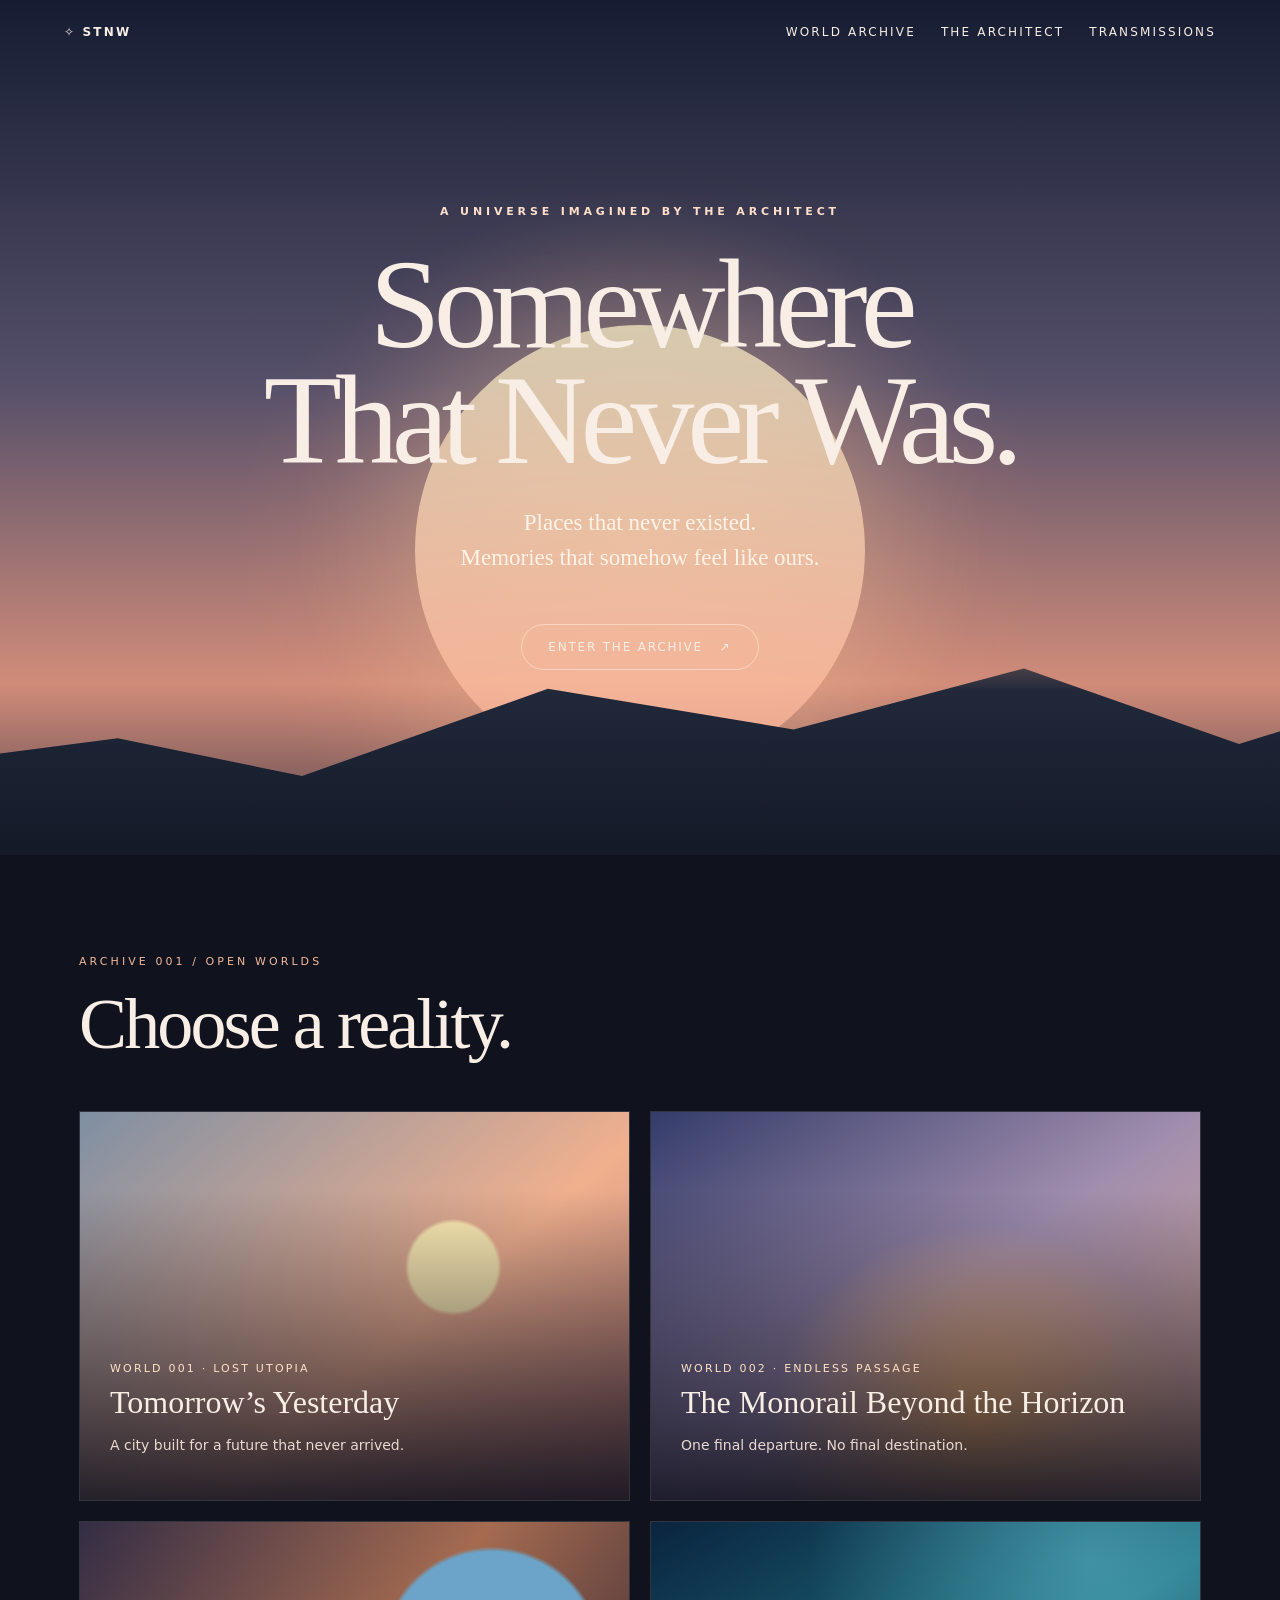
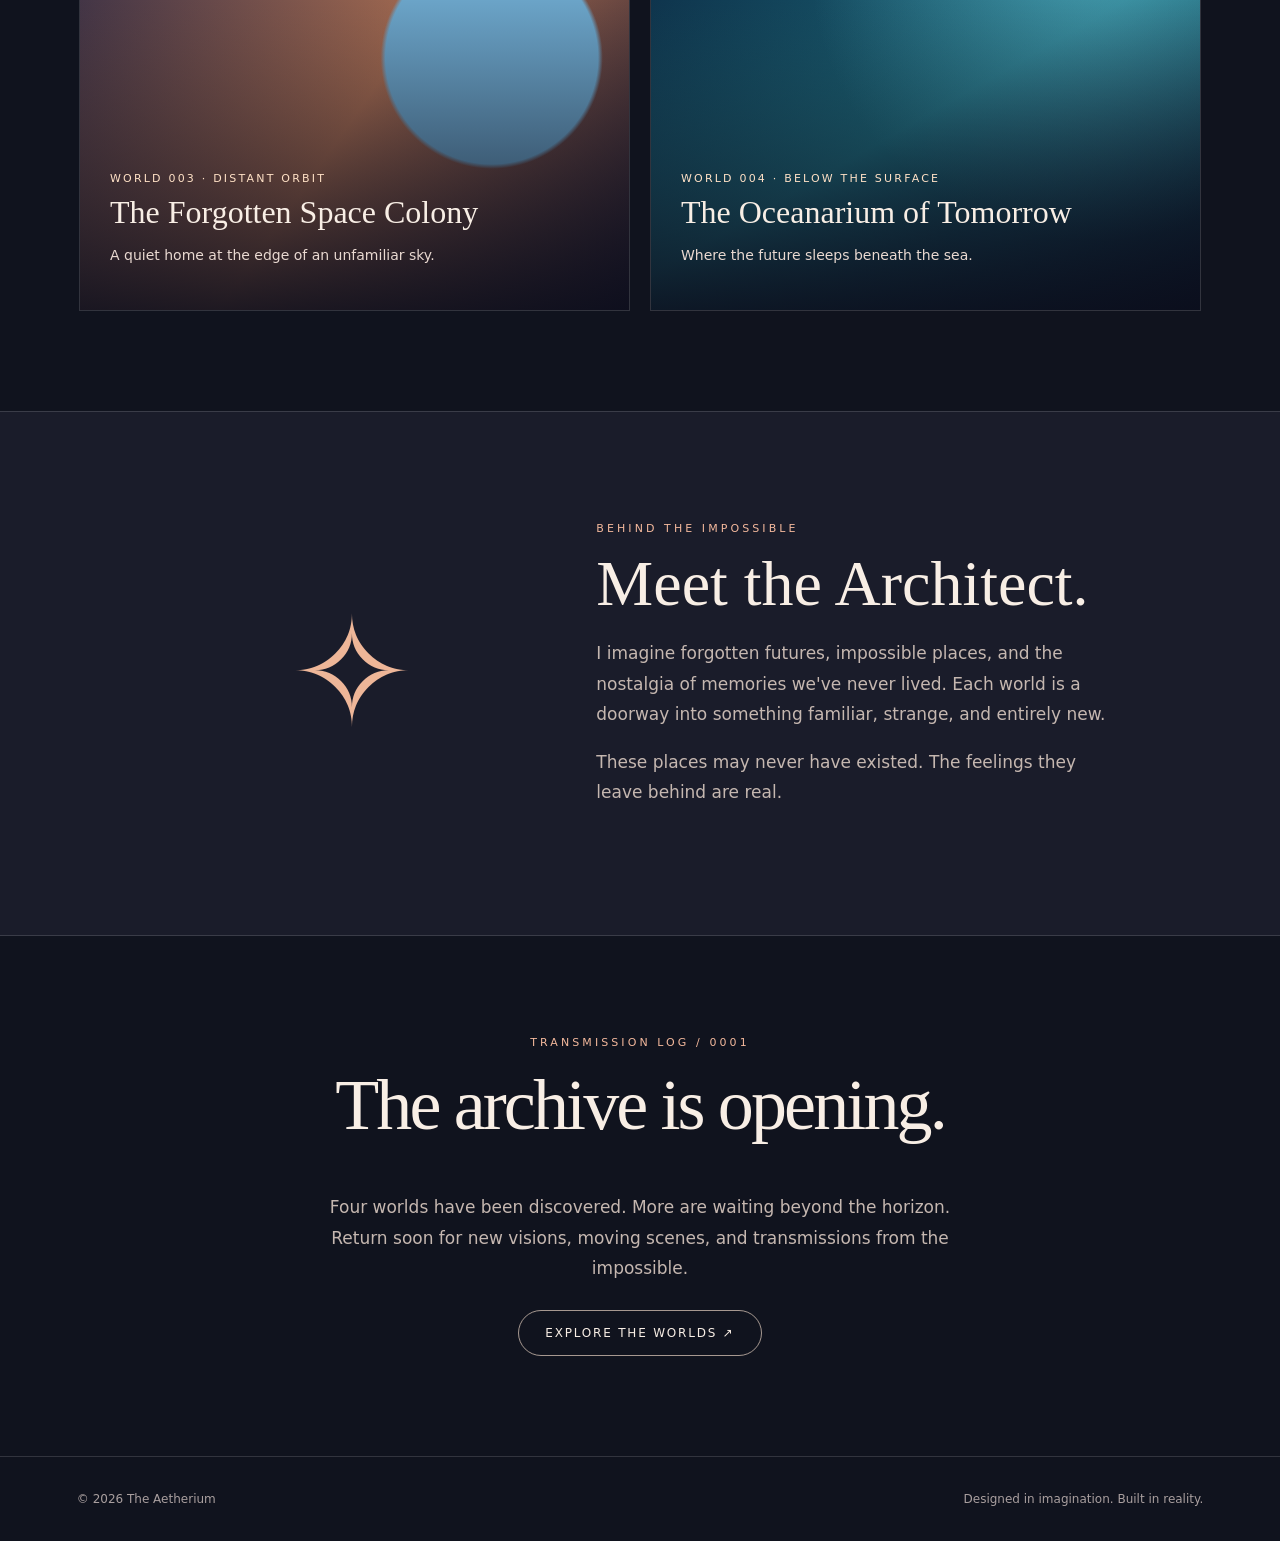
==== index.html @ 9ff154f3 "Add files via upload" ====
<!doctype html><html lang="en"><head><meta charset="utf-8"><meta name="viewport" content="width=device-width,initial-scale=1"><meta name="theme-color" content="#10131e"><title>The Aetherium — An Archive of Impossible Realities</title><style>
:root{color-scheme:dark;--ink:#f8eee5;--muted:#c5b7b0;--line:#ffffff24}*{box-sizing:border-box}html{scroll-behavior:smooth}body{margin:0;background:#10131e;color:var(--ink);font-family:Georgia,'Times New Roman',serif}a{color:inherit;text-decoration:none}button{font:inherit}header{position:absolute;top:0;left:0;right:0;z-index:5;display:flex;justify-content:space-between;align-items:center;padding:25px clamp(20px,5vw,80px);font-family:system-ui,sans-serif;font-size:12px;letter-spacing:.18em;text-transform:uppercase}.brand{font-weight:700}nav{display:flex;gap:25px}nav a:hover{color:#ffcaa5}.hero{min-height:95svh;display:grid;place-items:center;text-align:center;position:relative;overflow:hidden;padding:120px 20px 100px;background:radial-gradient(ellipse at 50% 65%,#ec9c7b50,transparent 45%),linear-gradient(180deg,#151c31 0%,#56506a 45%,#d18c79 80%,#4d3f4b 100%)}.sun{position:absolute;left:50%;top:38%;transform:translateX(-50%);width:min(54vw,450px);aspect-ratio:1;border-radius:50%;background:linear-gradient(#fff2c7,#ffb59a);box-shadow:0 0 120px 35px #ffd4a650;opacity:.75}.horizon{position:absolute;bottom:-3%;left:-10%;width:120%;height:34%;background:linear-gradient(0deg,#111724,#20283a 65%,transparent);clip-path:polygon(0 62%,16% 51%,28% 64%,44% 34%,60% 48%,75% 27%,89% 53%,100% 35%,100% 100%,0 100%)}.hero-content{position:relative;z-index:2;max-width:850px}.eyebrow{font:600 11px system-ui,sans-serif;letter-spacing:.35em;text-transform:uppercase;color:#ffdfc9}.hero h1{font-size:clamp(58px,10vw,132px);font-weight:400;line-height:.91;letter-spacing:-.055em;margin:28px 0}.hero p{font-size:clamp(17px,2vw,23px);line-height:1.5;color:#fff3e8}.cta{display:inline-block;margin-top:26px;padding:15px 26px;border:1px solid #ffe7d4a0;border-radius:99px;font:12px system-ui,sans-serif;letter-spacing:.15em;text-transform:uppercase;transition:.2s}.cta:hover{background:#fff1e5;color:#171827}.section{max-width:1250px;margin:auto;padding:100px clamp(22px,5vw,70px)}.section-label{font:11px system-ui,sans-serif;letter-spacing:.28em;text-transform:uppercase;color:#f3b89c}.section h2{font-size:clamp(42px,6vw,72px);font-weight:400;letter-spacing:-.04em;margin:15px 0 45px}.worlds{display:grid;grid-template-columns:repeat(2,1fr);gap:20px}.world{position:relative;min-height:390px;border:1px solid var(--line);overflow:hidden;display:flex;align-items:flex-end;padding:30px;isolation:isolate;transition:transform .25s}.world:hover{transform:translateY(-5px)}.world:before{content:'';position:absolute;inset:0;z-index:-2;background:var(--bg)}.world:after{content:'';position:absolute;inset:0;z-index:-1;background:linear-gradient(transparent 20%,#0b0d1bdf)}.world h3{font-weight:400;font-size:32px;margin:8px 0}.world small{font:11px system-ui,sans-serif;letter-spacing:.2em;text-transform:uppercase;color:#ffe1c6}.world p{font:14px/1.5 system-ui,sans-serif;color:#e9d9d1}.world:nth-child(1){--bg:radial-gradient(circle at 68% 40%,#ffedb4 0 10%,transparent 11%),linear-gradient(140deg,#7e8fa3,#f0b08e 58%,#b9796f)}.world:nth-child(2){--bg:radial-gradient(ellipse at 60% 80%,#ffb96f,transparent 45%),linear-gradient(145deg,#343c6a,#a18eae,#e8ae91)}.world:nth-child(3){--bg:radial-gradient(circle at 75% 35%,#6ba4c8 0 22%,transparent 23%),linear-gradient(125deg,#342d45,#a56b50,#251e30)}.world:nth-child(4){--bg:radial-gradient(circle at 80% 10%,#61bbce88,transparent 50%),linear-gradient(150deg,#0a243f,#1e6e7e,#0b182b)}.about{background:#1a1c2a;border-top:1px solid var(--line);border-bottom:1px solid var(--line)}.about-inner{max-width:1000px;margin:auto;padding:110px 28px;display:grid;grid-template-columns:1fr 1.4fr;gap:60px;align-items:center}.about .symbol{font-size:150px;text-align:center;color:#eeb698}.about h2{font-size:clamp(38px,5vw,64px);font-weight:400;margin:12px 0}.about p,.log p{font:17px/1.8 system-ui,sans-serif;color:var(--muted)}.log{text-align:center}.log p{max-width:650px;margin:0 auto}footer{border-top:1px solid var(--line);padding:35px 6%;display:flex;justify-content:space-between;gap:20px;font:12px system-ui,sans-serif;color:#a99f9f}.modal{position:fixed;inset:0;z-index:10;background:#080b15ed;display:none;align-items:center;justify-content:center;padding:25px}.modal.open{display:flex}.modal-panel{max-width:700px;width:100%;border:1px solid #ffffff40;background:#202438;padding:clamp(25px,6vw,60px);position:relative}.modal-panel h2{font-size:clamp(36px,6vw,60px);font-weight:400}.modal-panel p{font:17px/1.7 system-ui,sans-serif;color:#d6c6c0}.close{position:absolute;right:18px;top:14px;border:0;background:transparent;color:white;font-size:28px;cursor:pointer}@media(max-width:700px){header{padding:22px}nav{gap:12px;font-size:10px}.hero h1{font-size:clamp(55px,14vw,90px)}.worlds{grid-template-columns:1fr}.world{min-height:330px}.about-inner{grid-template-columns:1fr;gap:0}.about .symbol{font-size:100px}footer{flex-direction:column}}
</style></head><body><header><a class="brand" href="#top">✧ STNW</a><nav><a href="#archive">World Archive</a><a href="#architect">The Architect</a><a href="#transmissions">Transmissions</a></nav></header><main><section class="hero" id="top"><div class="sun"></div><div class="horizon"></div><div class="hero-content"><div class="eyebrow">A universe imagined by The Architect</div><h1>Somewhere<br>That Never Was.</h1><p>Places that never existed.<br>Memories that somehow feel like ours.</p><a class="cta" href="#archive">Enter the Archive &nbsp; ↗</a></div></section><section class="section" id="archive"><div class="section-label">Archive 001 / Open worlds</div><h2>Choose a reality.</h2><div class="worlds"><a href="#" class="world" data-world="0"><div><small>World 001 · Lost Utopia</small><h3>Tomorrow’s Yesterday</h3><p>A city built for a future that never arrived.</p></div></a><a href="#" class="world" data-world="1"><div><small>World 002 · Endless Passage</small><h3>The Monorail Beyond the Horizon</h3><p>One final departure. No final destination.</p></div></a><a href="#" class="world" data-world="2"><div><small>World 003 · Distant Orbit</small><h3>The Forgotten Space Colony</h3><p>A quiet home at the edge of an unfamiliar sky.</p></div></a><a href="#" class="world" data-world="3"><div><small>World 004 · Below the Surface</small><h3>The Oceanarium of Tomorrow</h3><p>Where the future sleeps beneath the sea.</p></div></a></div></section><section class="about" id="architect"><div class="about-inner"><div class="symbol">✧</div><div><div class="section-label">Behind the impossible</div><h2>Meet the Architect.</h2><p>I imagine forgotten futures, impossible places, and the nostalgia of memories we've never lived. Each world is a doorway into something familiar, strange, and entirely new.</p><p>These places may never have existed. The feelings they leave behind are real.</p></div></div></section><section class="section log" id="transmissions"><div class="section-label">Transmission log / 0001</div><h2>The archive is opening.</h2><p>Four worlds have been discovered. More are waiting beyond the horizon. Return soon for new visions, moving scenes, and transmissions from the impossible.</p><a class="cta" href="#archive">Explore the worlds ↗</a></section></main><footer><span>© <span id="year"></span> The Aetherium</span><span>Designed in imagination. Built in reality.</span></footer><div class="modal" id="modal" role="dialog" aria-modal="true" aria-labelledby="modalTitle"><div class="modal-panel"><button class="close" id="close" aria-label="Close">×</button><div class="section-label" id="modalTag"></div><h2 id="modalTitle"></h2><p id="modalDesc"></p><p style="font-size:13px;opacity:.7">Visual galleries and short films will be added as the archive grows.</p></div></div><script>const worlds=[['WORLD 001 / LOST UTOPIA','Tomorrow’s Yesterday','An abandoned vision of tomorrow: sculptural white towers, sunlit plazas, silent fountains, and a monorail that still traces the skyline.'],['WORLD 002 / ENDLESS PASSAGE','The Monorail Beyond the Horizon','A silver train glides above a sea of golden clouds. Its destination is unknown, but the journey feels like coming home.'],['WORLD 003 / DISTANT ORBIT','The Forgotten Space Colony','Beyond the windows, a blue planet turns in silence. Inside, warm lights and forgotten gardens wait for travelers who may never return.'],['WORLD 004 / BELOW THE SURFACE','The Oceanarium of Tomorrow','Beneath a luminous ocean, a quiet observatory watches the passing rays, drifting jellyfish, and distant lights of an underwater city.']];document.querySelectorAll('[data-world]').forEach(el=>el.addEventListener('click',e=>{e.preventDefault();let w=worlds[+el.dataset.world];document.getElementById('modalTag').textContent=w[0];document.getElementById('modalTitle').textContent=w[1];document.getElementById('modalDesc').textContent=w[2];document.getElementById('modal').classList.add('open')}));function close(){document.getElementById('modal').classList.remove('open')}document.getElementById('close').onclick=close;document.getElementById('modal').addEventListener('click',e=>{if(e.target.id==='modal')close()});document.addEventListener('keydown',e=>{if(e.key==='Escape')close()});document.getElementById('year').textContent=new Date().getFullYear();</script></body></html>
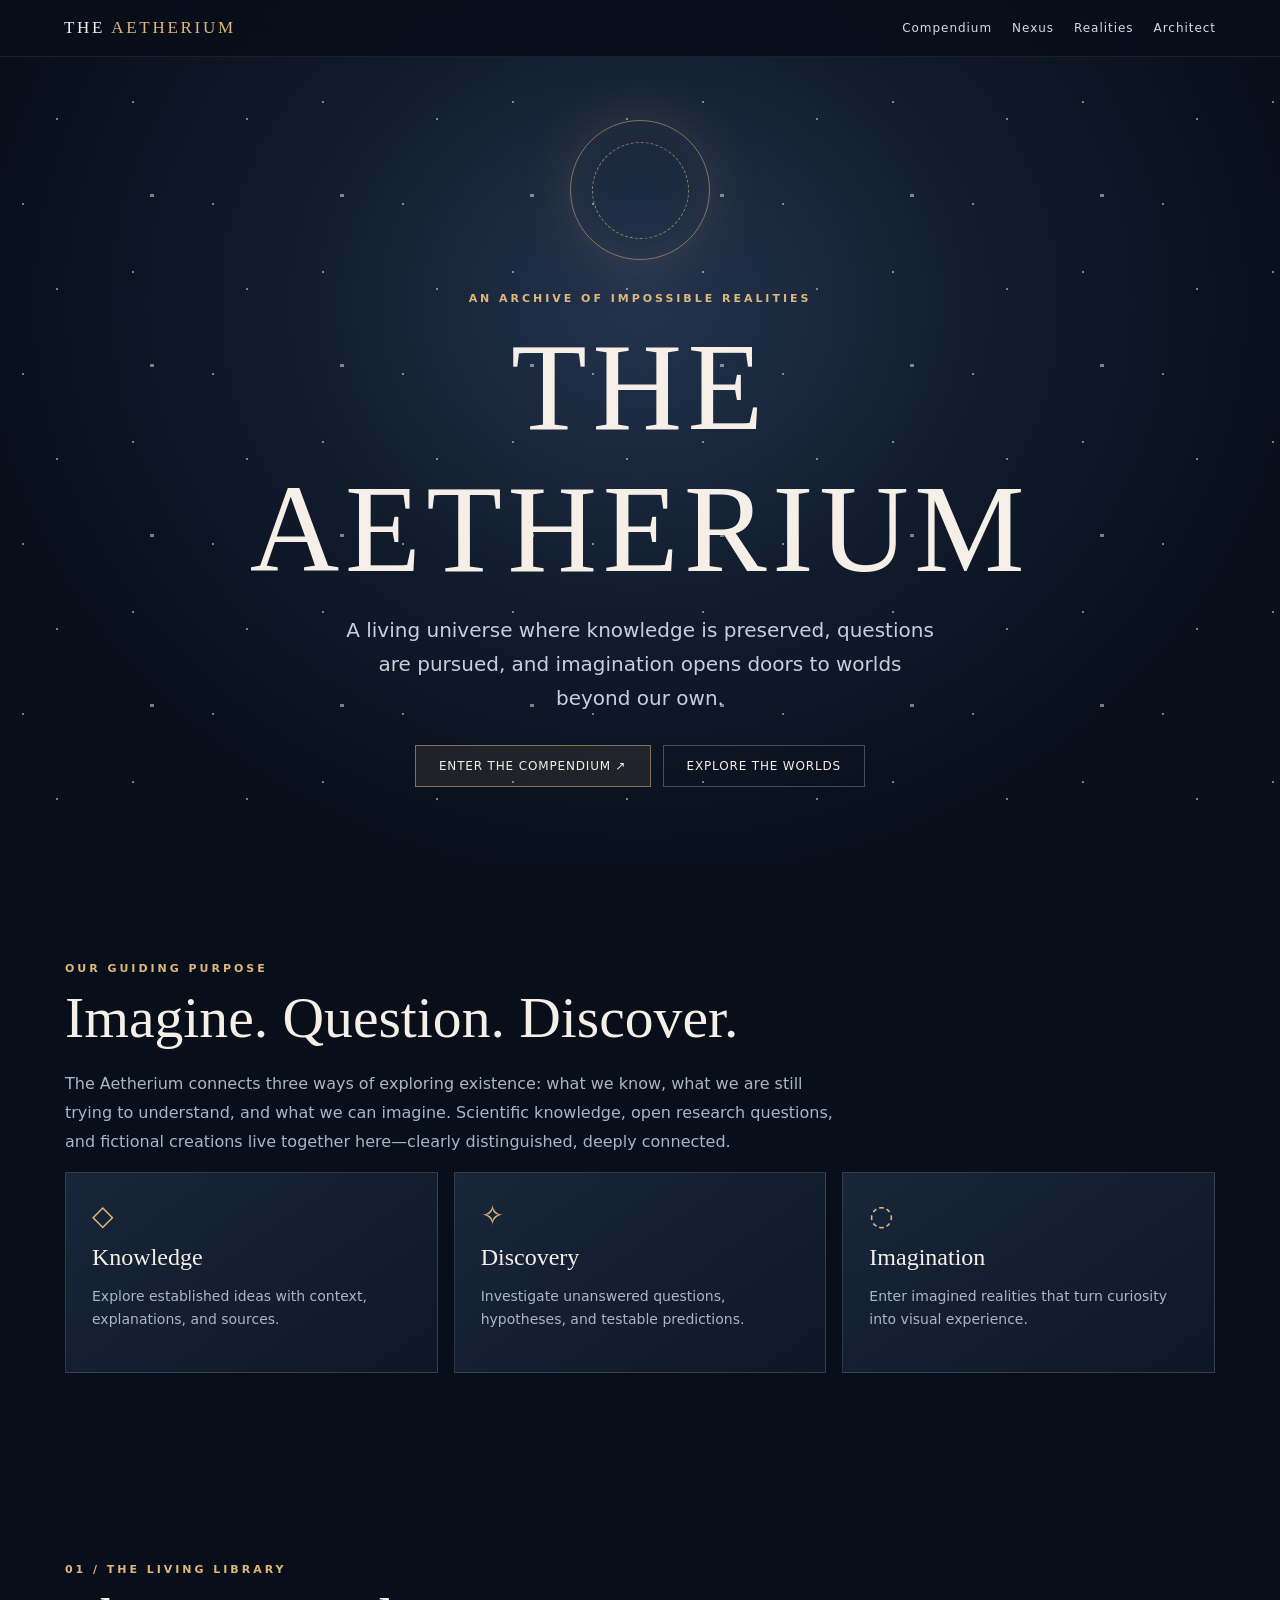
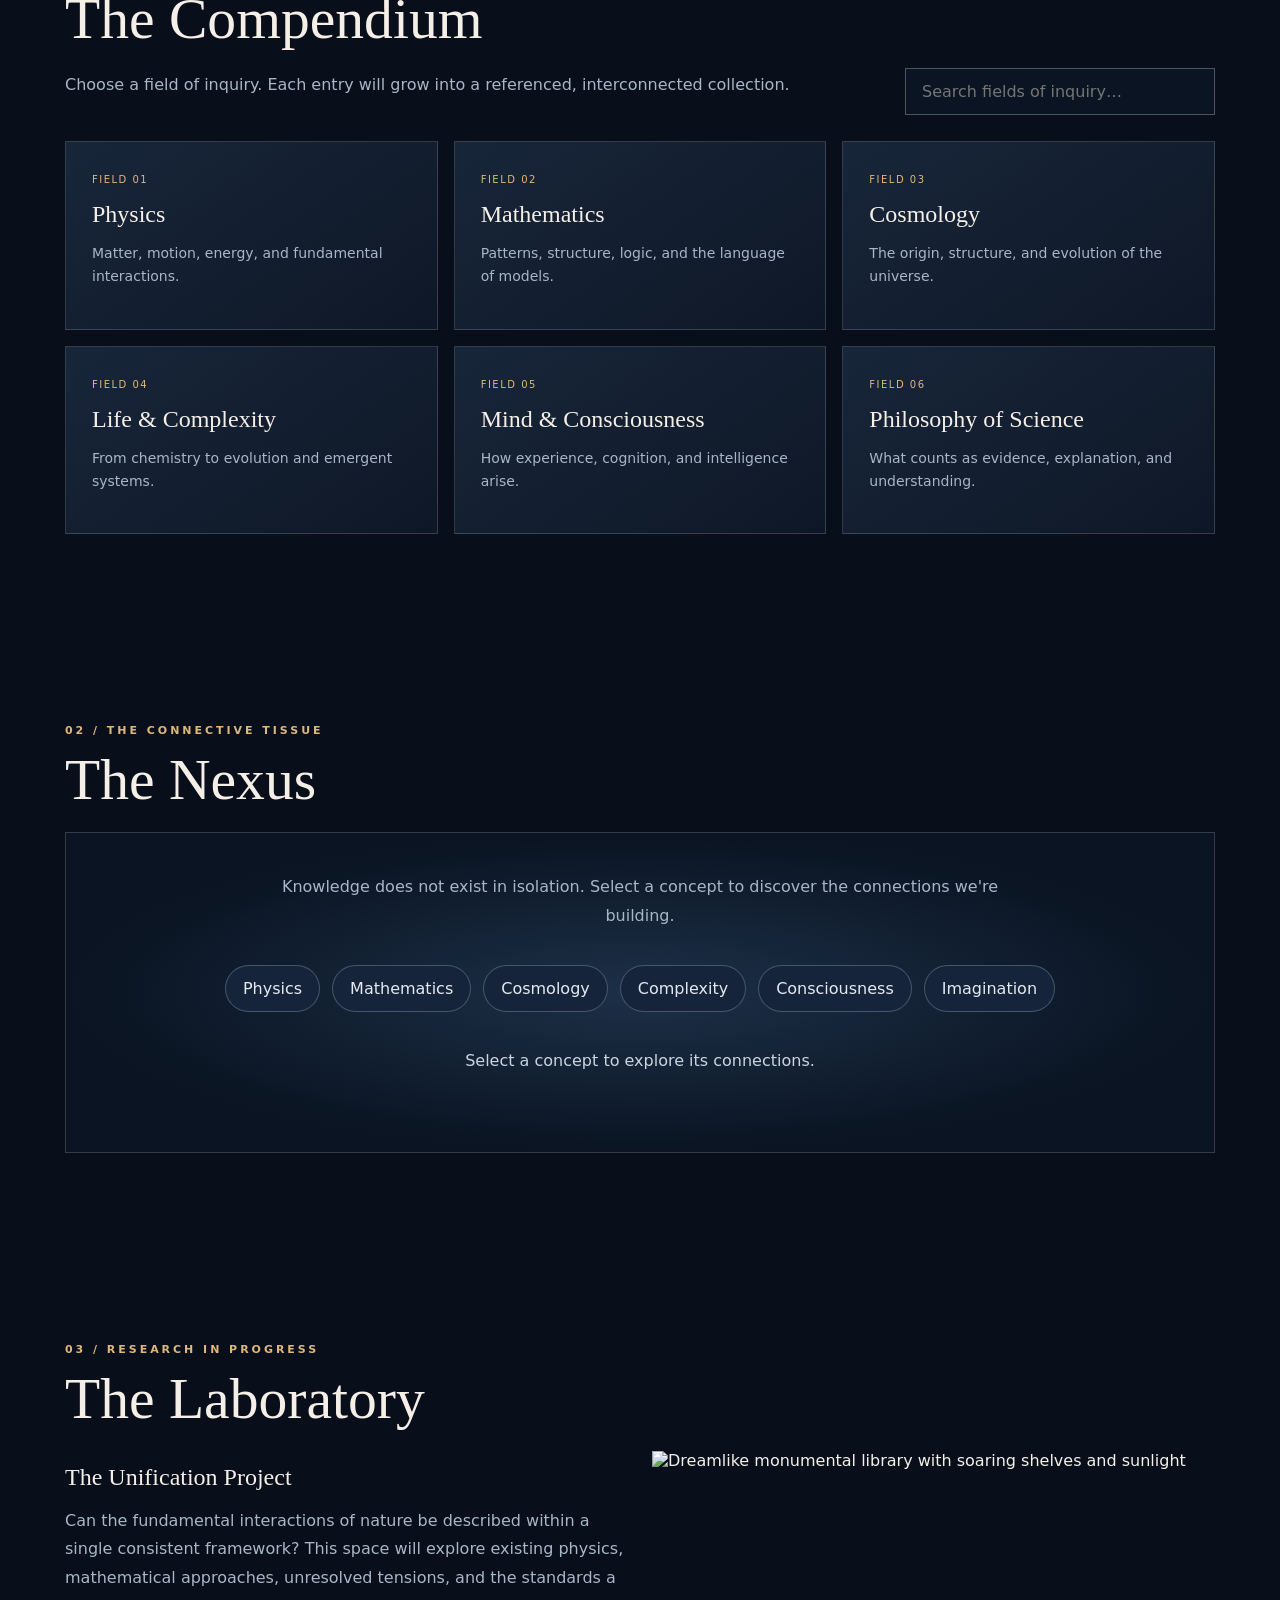
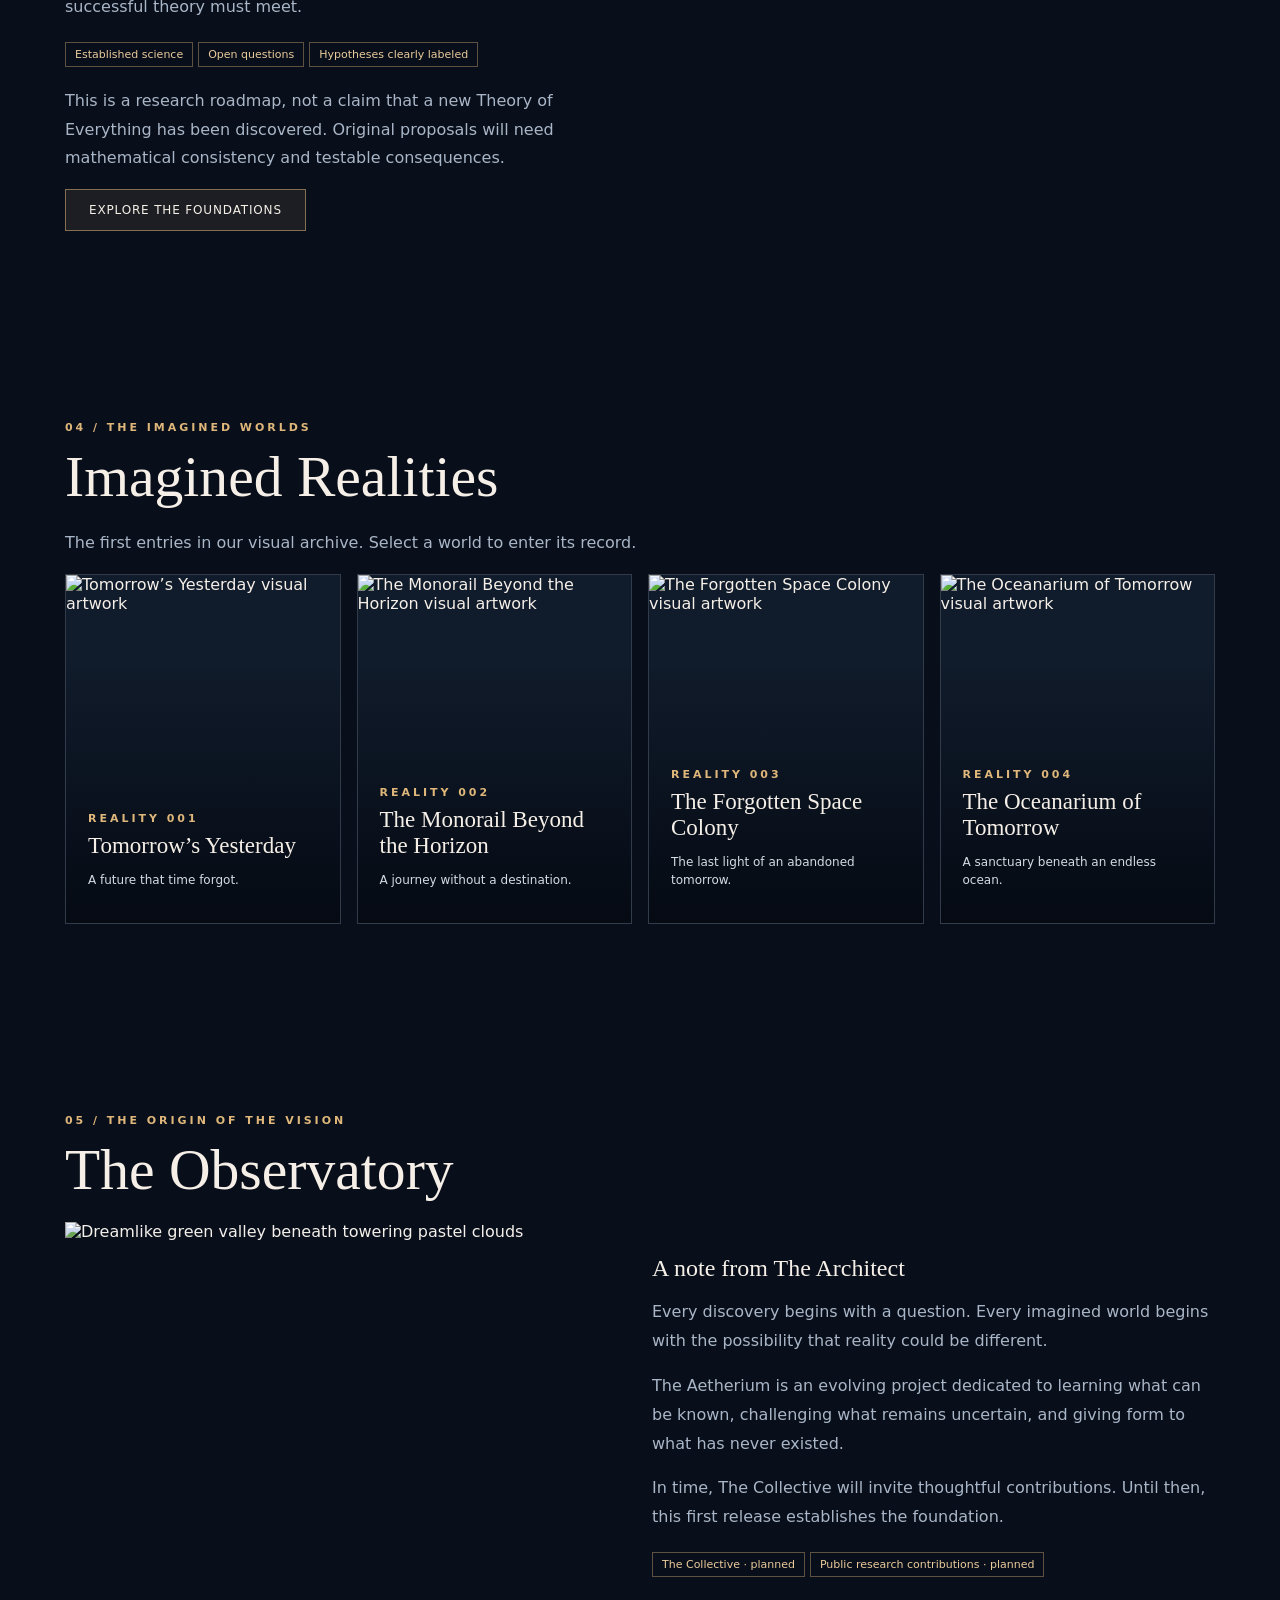
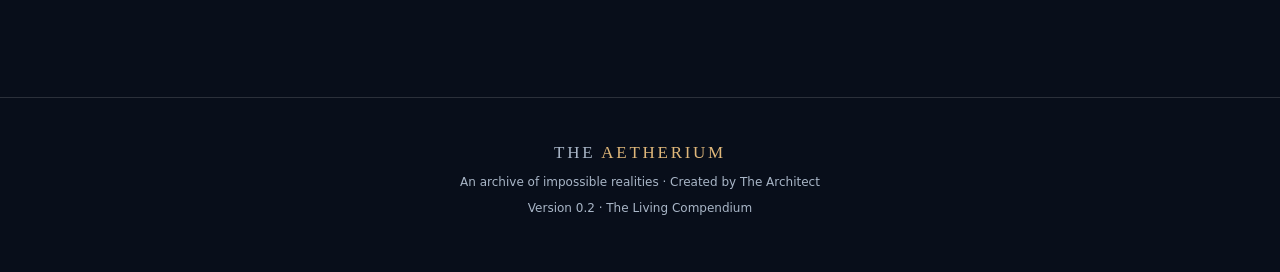
==== commit 2b901cc8: "Add files via upload" ====
--- a/index.html
+++ b/index.html
@@ -1,3 +1,20 @@
-<!doctype html><html lang="en"><head><meta charset="utf-8"><meta name="viewport" content="width=device-width,initial-scale=1"><meta name="theme-color" content="#10131e"><title>The Aetherium — An Archive of Impossible Realities</title><style>
-:root{color-scheme:dark;--ink:#f8eee5;--muted:#c5b7b0;--line:#ffffff24}*{box-sizing:border-box}html{scroll-behavior:smooth}body{margin:0;background:#10131e;color:var(--ink);font-family:Georgia,'Times New Roman',serif}a{color:inherit;text-decoration:none}button{font:inherit}header{position:absolute;top:0;left:0;right:0;z-index:5;display:flex;justify-content:space-between;align-items:center;padding:25px clamp(20px,5vw,80px);font-family:system-ui,sans-serif;font-size:12px;letter-spacing:.18em;text-transform:uppercase}.brand{font-weight:700}nav{display:flex;gap:25px}nav a:hover{color:#ffcaa5}.hero{min-height:95svh;display:grid;place-items:center;text-align:center;position:relative;overflow:hidden;padding:120px 20px 100px;background:radial-gradient(ellipse at 50% 65%,#ec9c7b50,transparent 45%),linear-gradient(180deg,#151c31 0%,#56506a 45%,#d18c79 80%,#4d3f4b 100%)}.sun{position:absolute;left:50%;top:38%;transform:translateX(-50%);width:min(54vw,450px);aspect-ratio:1;border-radius:50%;background:linear-gradient(#fff2c7,#ffb59a);box-shadow:0 0 120px 35px #ffd4a650;opacity:.75}.horizon{position:absolute;bottom:-3%;left:-10%;width:120%;height:34%;background:linear-gradient(0deg,#111724,#20283a 65%,transparent);clip-path:polygon(0 62%,16% 51%,28% 64%,44% 34%,60% 48%,75% 27%,89% 53%,100% 35%,100% 100%,0 100%)}.hero-content{position:relative;z-index:2;max-width:850px}.eyebrow{font:600 11px system-ui,sans-serif;letter-spacing:.35em;text-transform:uppercase;color:#ffdfc9}.hero h1{font-size:clamp(58px,10vw,132px);font-weight:400;line-height:.91;letter-spacing:-.055em;margin:28px 0}.hero p{font-size:clamp(17px,2vw,23px);line-height:1.5;color:#fff3e8}.cta{display:inline-block;margin-top:26px;padding:15px 26px;border:1px solid #ffe7d4a0;border-radius:99px;font:12px system-ui,sans-serif;letter-spacing:.15em;text-transform:uppercase;transition:.2s}.cta:hover{background:#fff1e5;color:#171827}.section{max-width:1250px;margin:auto;padding:100px clamp(22px,5vw,70px)}.section-label{font:11px system-ui,sans-serif;letter-spacing:.28em;text-transform:uppercase;color:#f3b89c}.section h2{font-size:clamp(42px,6vw,72px);font-weight:400;letter-spacing:-.04em;margin:15px 0 45px}.worlds{display:grid;grid-template-columns:repeat(2,1fr);gap:20px}.world{position:relative;min-height:390px;border:1px solid var(--line);overflow:hidden;display:flex;align-items:flex-end;padding:30px;isolation:isolate;transition:transform .25s}.world:hover{transform:translateY(-5px)}.world:before{content:'';position:absolute;inset:0;z-index:-2;background:var(--bg)}.world:after{content:'';position:absolute;inset:0;z-index:-1;background:linear-gradient(transparent 20%,#0b0d1bdf)}.world h3{font-weight:400;font-size:32px;margin:8px 0}.world small{font:11px system-ui,sans-serif;letter-spacing:.2em;text-transform:uppercase;color:#ffe1c6}.world p{font:14px/1.5 system-ui,sans-serif;color:#e9d9d1}.world:nth-child(1){--bg:radial-gradient(circle at 68% 40%,#ffedb4 0 10%,transparent 11%),linear-gradient(140deg,#7e8fa3,#f0b08e 58%,#b9796f)}.world:nth-child(2){--bg:radial-gradient(ellipse at 60% 80%,#ffb96f,transparent 45%),linear-gradient(145deg,#343c6a,#a18eae,#e8ae91)}.world:nth-child(3){--bg:radial-gradient(circle at 75% 35%,#6ba4c8 0 22%,transparent 23%),linear-gradient(125deg,#342d45,#a56b50,#251e30)}.world:nth-child(4){--bg:radial-gradient(circle at 80% 10%,#61bbce88,transparent 50%),linear-gradient(150deg,#0a243f,#1e6e7e,#0b182b)}.about{background:#1a1c2a;border-top:1px solid var(--line);border-bottom:1px solid var(--line)}.about-inner{max-width:1000px;margin:auto;padding:110px 28px;display:grid;grid-template-columns:1fr 1.4fr;gap:60px;align-items:center}.about .symbol{font-size:150px;text-align:center;color:#eeb698}.about h2{font-size:clamp(38px,5vw,64px);font-weight:400;margin:12px 0}.about p,.log p{font:17px/1.8 system-ui,sans-serif;color:var(--muted)}.log{text-align:center}.log p{max-width:650px;margin:0 auto}footer{border-top:1px solid var(--line);padding:35px 6%;display:flex;justify-content:space-between;gap:20px;font:12px system-ui,sans-serif;color:#a99f9f}.modal{position:fixed;inset:0;z-index:10;background:#080b15ed;display:none;align-items:center;justify-content:center;padding:25px}.modal.open{display:flex}.modal-panel{max-width:700px;width:100%;border:1px solid #ffffff40;background:#202438;padding:clamp(25px,6vw,60px);position:relative}.modal-panel h2{font-size:clamp(36px,6vw,60px);font-weight:400}.modal-panel p{font:17px/1.7 system-ui,sans-serif;color:#d6c6c0}.close{position:absolute;right:18px;top:14px;border:0;background:transparent;color:white;font-size:28px;cursor:pointer}@media(max-width:700px){header{padding:22px}nav{gap:12px;font-size:10px}.hero h1{font-size:clamp(55px,14vw,90px)}.worlds{grid-template-columns:1fr}.world{min-height:330px}.about-inner{grid-template-columns:1fr;gap:0}.about .symbol{font-size:100px}footer{flex-direction:column}}
-</style></head><body><header><a class="brand" href="#top">✧ STNW</a><nav><a href="#archive">World Archive</a><a href="#architect">The Architect</a><a href="#transmissions">Transmissions</a></nav></header><main><section class="hero" id="top"><div class="sun"></div><div class="horizon"></div><div class="hero-content"><div class="eyebrow">A universe imagined by The Architect</div><h1>Somewhere<br>That Never Was.</h1><p>Places that never existed.<br>Memories that somehow feel like ours.</p><a class="cta" href="#archive">Enter the Archive &nbsp; ↗</a></div></section><section class="section" id="archive"><div class="section-label">Archive 001 / Open worlds</div><h2>Choose a reality.</h2><div class="worlds"><a href="#" class="world" data-world="0"><div><small>World 001 · Lost Utopia</small><h3>Tomorrow’s Yesterday</h3><p>A city built for a future that never arrived.</p></div></a><a href="#" class="world" data-world="1"><div><small>World 002 · Endless Passage</small><h3>The Monorail Beyond the Horizon</h3><p>One final departure. No final destination.</p></div></a><a href="#" class="world" data-world="2"><div><small>World 003 · Distant Orbit</small><h3>The Forgotten Space Colony</h3><p>A quiet home at the edge of an unfamiliar sky.</p></div></a><a href="#" class="world" data-world="3"><div><small>World 004 · Below the Surface</small><h3>The Oceanarium of Tomorrow</h3><p>Where the future sleeps beneath the sea.</p></div></a></div></section><section class="about" id="architect"><div class="about-inner"><div class="symbol">✧</div><div><div class="section-label">Behind the impossible</div><h2>Meet the Architect.</h2><p>I imagine forgotten futures, impossible places, and the nostalgia of memories we've never lived. Each world is a doorway into something familiar, strange, and entirely new.</p><p>These places may never have existed. The feelings they leave behind are real.</p></div></div></section><section class="section log" id="transmissions"><div class="section-label">Transmission log / 0001</div><h2>The archive is opening.</h2><p>Four worlds have been discovered. More are waiting beyond the horizon. Return soon for new visions, moving scenes, and transmissions from the impossible.</p><a class="cta" href="#archive">Explore the worlds ↗</a></section></main><footer><span>© <span id="year"></span> The Aetherium</span><span>Designed in imagination. Built in reality.</span></footer><div class="modal" id="modal" role="dialog" aria-modal="true" aria-labelledby="modalTitle"><div class="modal-panel"><button class="close" id="close" aria-label="Close">×</button><div class="section-label" id="modalTag"></div><h2 id="modalTitle"></h2><p id="modalDesc"></p><p style="font-size:13px;opacity:.7">Visual galleries and short films will be added as the archive grows.</p></div></div><script>const worlds=[['WORLD 001 / LOST UTOPIA','Tomorrow’s Yesterday','An abandoned vision of tomorrow: sculptural white towers, sunlit plazas, silent fountains, and a monorail that still traces the skyline.'],['WORLD 002 / ENDLESS PASSAGE','The Monorail Beyond the Horizon','A silver train glides above a sea of golden clouds. Its destination is unknown, but the journey feels like coming home.'],['WORLD 003 / DISTANT ORBIT','The Forgotten Space Colony','Beyond the windows, a blue planet turns in silence. Inside, warm lights and forgotten gardens wait for travelers who may never return.'],['WORLD 004 / BELOW THE SURFACE','The Oceanarium of Tomorrow','Beneath a luminous ocean, a quiet observatory watches the passing rays, drifting jellyfish, and distant lights of an underwater city.']];document.querySelectorAll('[data-world]').forEach(el=>el.addEventListener('click',e=>{e.preventDefault();let w=worlds[+el.dataset.world];document.getElementById('modalTag').textContent=w[0];document.getElementById('modalTitle').textContent=w[1];document.getElementById('modalDesc').textContent=w[2];document.getElementById('modal').classList.add('open')}));function close(){document.getElementById('modal').classList.remove('open')}document.getElementById('close').onclick=close;document.getElementById('modal').addEventListener('click',e=>{if(e.target.id==='modal')close()});document.addEventListener('keydown',e=>{if(e.key==='Escape')close()});document.getElementById('year').textContent=new Date().getFullYear();</script></body></html>
+<!doctype html><html lang="en"><head><meta charset="utf-8"><meta name="viewport" content="width=device-width,initial-scale=1"><meta name="theme-color" content="#080e1a"><meta name="description" content="The Aetherium — a living compendium of knowledge, discovery, and imagined realities."><title>The Aetherium — Imagine. Question. Discover.</title><style>
+:root{--bg:#080e1a;--panel:#111b2b;--line:#ffffff24;--gold:#dfb77a;--white:#f5efe7;--muted:#a9b6c7}*{box-sizing:border-box}html{scroll-behavior:smooth}body{margin:0;background:var(--bg);color:var(--white);font-family:Inter,ui-sans-serif,system-ui,-apple-system,Segoe UI,sans-serif}button,input{font:inherit}a{color:inherit;text-decoration:none}button{cursor:pointer}button:focus-visible,a:focus-visible,input:focus-visible{outline:2px solid var(--gold);outline-offset:3px}header{position:fixed;z-index:20;top:0;width:100%;padding:18px max(5vw,20px);display:flex;align-items:center;justify-content:space-between;background:#080e1ae8;backdrop-filter:blur(14px);border-bottom:1px solid #ffffff14}.brand{font-family:Georgia,serif;letter-spacing:.16em;font-size:17px}.brand span{color:var(--gold)}nav{display:flex;gap:20px}nav a{font-size:12px;letter-spacing:.08em;color:#d4dce6}nav a:hover{color:var(--gold)}.hero{min-height:95svh;position:relative;display:grid;place-items:center;text-align:center;overflow:hidden;padding:120px 20px 80px;background:radial-gradient(ellipse at 50% 35%,#24344e 0%,#101b2c 40%,#080e1a 75%)}.hero:before{content:"";position:absolute;inset:0;opacity:.45;background-image:radial-gradient(1px 1px at 12% 20%,white 98%,transparent),radial-gradient(2px 2px at 80% 15%,white 98%,transparent),radial-gradient(1px 1px at 70% 60%,white 98%,transparent),radial-gradient(1px 1px at 30% 70%,white 98%,transparent);background-size:190px 170px}.hero-inner{position:relative;z-index:2;max-width:850px}.eyebrow{font-size:11px;letter-spacing:.27em;text-transform:uppercase;color:var(--gold);font-weight:700}.ring{margin:0 auto 32px;width:140px;height:140px;border:1px solid #e0b77c88;border-radius:50%;display:grid;place-items:center;box-shadow:0 0 60px #dfb77a26,inset 0 0 50px #dfb77a12;animation:float 8s ease-in-out infinite}.ring:before{content:"";width:95px;height:95px;border:1px dashed #dfb77a99;border-radius:50%;transform:rotate(30deg)}@keyframes float{50%{transform:translateY(-10px)}}h1,h2,h3{font-family:Georgia,'Times New Roman',serif;font-weight:400}h1{font-size:clamp(54px,10vw,124px);letter-spacing:.045em;margin:12px 0}h2{font-size:clamp(32px,4.5vw,58px);margin:10px 0 20px}h3{font-size:24px;margin:12px 0}.hero p{color:#c5d0dc;font-size:clamp(16px,2vw,20px);line-height:1.7;max-width:600px;margin:0 auto 30px}.btn{border:1px solid #dfb77a88;color:var(--white);background:#dfb77a18;padding:13px 23px;display:inline-flex;align-items:center;gap:12px;letter-spacing:.07em;font-size:12px;text-transform:uppercase;transition:.2s}.btn:hover{background:#dfb77a36;transform:translateY(-2px)}.btn.secondary{border-color:#ffffff40;background:transparent}.actions{display:flex;gap:12px;justify-content:center;flex-wrap:wrap}.wrap{max-width:1200px;margin:auto;padding:95px 25px}.intro{max-width:780px;color:var(--muted);line-height:1.8;font-size:16px}.section-top{display:flex;justify-content:space-between;gap:20px;align-items:end;margin-bottom:26px}.pillars,.topics,.worlds{display:grid;grid-template-columns:repeat(3,1fr);gap:16px}.panel{border:1px solid var(--line);background:linear-gradient(145deg,#18263a,#0e1726);padding:26px;min-height:180px}.panel small,.meta{color:var(--gold);letter-spacing:.15em;text-transform:uppercase;font-size:10px}.panel p{color:var(--muted);line-height:1.65;font-size:14px}.panel .symbol{font-size:28px;color:var(--gold)}.topics{grid-template-columns:repeat(3,1fr)}.topic{cursor:pointer;text-align:left;color:inherit;min-height:170px}.topic:hover,.world:hover{border-color:#dfb77a99;transform:translateY(-3px)}.topic,.world{transition:.2s}.topic strong{font-family:Georgia,serif;font-size:24px;font-weight:400;display:block;margin:14px 0}.search{padding:13px 16px;background:#0b1422;color:white;border:1px solid #ffffff45;min-width:240px;max-width:100%;width:310px}.worlds{grid-template-columns:repeat(4,1fr)}.world{position:relative;min-height:350px;overflow:hidden;border:1px solid var(--line);text-align:left;color:var(--white);padding:0;background:#101b2b}.world img{position:absolute;width:100%;height:100%;object-fit:cover;inset:0}.world:after{content:"";position:absolute;inset:0;background:linear-gradient(0deg,#050a13 0%,#050a1300 75%)}.world-info{position:absolute;bottom:0;padding:22px;z-index:1}.world-info h3{margin:8px 0;font-size:23px}.world-info p{font-size:12px;line-height:1.5;color:#d6dbe3}.nexus{border:1px solid #ffffff2b;background:radial-gradient(ellipse at center,#1d3048,#0a1422 70%);padding:40px 20px;text-align:center}.nodes{display:flex;align-items:center;justify-content:center;flex-wrap:wrap;gap:12px;margin:35px auto}.node{border:1px solid #a9b6c755;border-radius:100px;padding:13px 17px;color:#e4e9f1;background:#15243a}.node:hover{border-color:var(--gold)}.node.active{border-color:var(--gold);background:#3d302a;color:#ffe1ac}.node-center{border-color:var(--gold);font-family:Georgia,serif}.node-detail{min-height:65px;max-width:680px;margin:0 auto;color:#cbd4df;line-height:1.7}.research{display:grid;grid-template-columns:1fr 1fr;gap:24px;align-items:center}.research img{width:100%;height:380px;object-fit:cover;filter:saturate(.7)}.research p{color:var(--muted);line-height:1.8}.tag{font-size:11px;padding:5px 9px;border:1px solid #dfb77a66;color:#eacb9b;display:inline-block;margin:4px 5px 4px 0}.footer{border-top:1px solid var(--line);padding:45px 25px;color:var(--muted);text-align:center;font-size:12px}.modal{position:fixed;inset:0;background:#050a12eF;z-index:40;display:none;overflow:auto;padding:5vh 20px}.modal.open{display:block}.modal-body{max-width:800px;margin:auto;background:#111b2b;border:1px solid #ffffff35}.modal-body img{width:100%;height:min(50vh,470px);object-fit:cover}.modal-content{padding:30px}.modal-content p{color:var(--muted);line-height:1.8}.close{position:fixed;top:20px;right:25px;background:#111b2b;color:white;border:1px solid #ffffff55;padding:10px 15px;z-index:41}.hidden{display:none!important}@media(max-width:900px){.worlds{grid-template-columns:repeat(2,1fr)}.topics{grid-template-columns:repeat(2,1fr)}}@media(max-width:600px){header{padding:15px}.brand{font-size:13px}nav{gap:9px}nav a{font-size:10px}.pillars,.topics,.worlds,.research{grid-template-columns:1fr}.world{min-height:410px}.section-top{align-items:start;flex-direction:column}.wrap{padding:65px 20px}.hero{min-height:90svh}h1{font-size:52px}.ring{width:100px;height:100px}.ring:before{width:65px;height:65px}}
+@media(prefers-reduced-motion:reduce){*,*:before,*:after{animation:none!important;scroll-behavior:auto!important;transition:none!important}}
+</style></head><body><header><a class="brand" href="#home">THE <span>AETHERIUM</span></a><nav><a href="#compendium">Compendium</a><a href="#nexus">Nexus</a><a href="#realities">Realities</a><a href="#architect">Architect</a></nav></header>
+<main><section class="hero" id="home"><div class="hero-inner"><div class="ring" aria-hidden="true"></div><div class="eyebrow">An archive of impossible realities</div><h1>THE AETHERIUM</h1><p>A living universe where knowledge is preserved, questions are pursued, and imagination opens doors to worlds beyond our own.</p><div class="actions"><a class="btn" href="#compendium">Enter the Compendium ↗</a><a class="btn secondary" href="#realities">Explore the worlds</a></div></div></section>
+<section class="wrap"><div class="eyebrow">Our guiding purpose</div><h2>Imagine. Question. Discover.</h2><p class="intro">The Aetherium connects three ways of exploring existence: what we know, what we are still trying to understand, and what we can imagine. Scientific knowledge, open research questions, and fictional creations live together here—clearly distinguished, deeply connected.</p><div class="pillars"><div class="panel"><div class="symbol">◇</div><h3>Knowledge</h3><p>Explore established ideas with context, explanations, and sources.</p></div><div class="panel"><div class="symbol">✧</div><h3>Discovery</h3><p>Investigate unanswered questions, hypotheses, and testable predictions.</p></div><div class="panel"><div class="symbol">◌</div><h3>Imagination</h3><p>Enter imagined realities that turn curiosity into visual experience.</p></div></div></section>
+<section class="wrap" id="compendium"><div class="section-top"><div><div class="eyebrow">01 / The living library</div><h2>The Compendium</h2><p class="intro">Choose a field of inquiry. Each entry will grow into a referenced, interconnected collection.</p></div><input class="search" id="topicSearch" type="search" placeholder="Search fields of inquiry…" aria-label="Search compendium topics"></div><div class="topics" id="topicGrid"></div><p id="noResults" class="intro hidden">No matching fields. Try another search.</p></section>
+<section class="wrap" id="nexus"><div class="eyebrow">02 / The connective tissue</div><h2>The Nexus</h2><div class="nexus"><p class="intro" style="margin:0 auto">Knowledge does not exist in isolation. Select a concept to discover the connections we're building.</p><div class="nodes" id="nodes"></div><div class="node-detail" id="nodeDetail" aria-live="polite">Select a concept to explore its connections.</div></div></section>
+<section class="wrap" id="laboratory"><div class="eyebrow">03 / Research in progress</div><h2>The Laboratory</h2><div class="research"><div><h3>The Unification Project</h3><p>Can the fundamental interactions of nature be described within a single consistent framework? This space will explore existing physics, mathematical approaches, unresolved tensions, and the standards a successful theory must meet.</p><div><span class="tag">Established science</span><span class="tag">Open questions</span><span class="tag">Hypotheses clearly labeled</span></div><p>This is a research roadmap, not a claim that a new Theory of Everything has been discovered. Original proposals will need mathematical consistency and testable consequences.</p><a class="btn" href="#compendium">Explore the foundations</a></div><img src="assets/library.webp" alt="Dreamlike monumental library with soaring shelves and sunlight" loading="lazy"></div></section>
+<section class="wrap" id="realities"><div class="eyebrow">04 / The imagined worlds</div><h2>Imagined Realities</h2><p class="intro">The first entries in our visual archive. Select a world to enter its record.</p><div class="worlds" id="worldGrid"></div></section>
+<section class="wrap" id="architect"><div class="eyebrow">05 / The origin of the vision</div><h2>The Observatory</h2><div class="research"><img src="assets/dream.webp" alt="Dreamlike green valley beneath towering pastel clouds" loading="lazy"><div><h3>A note from The Architect</h3><p>Every discovery begins with a question. Every imagined world begins with the possibility that reality could be different.</p><p>The Aetherium is an evolving project dedicated to learning what can be known, challenging what remains uncertain, and giving form to what has never existed.</p><p>In time, The Collective will invite thoughtful contributions. Until then, this first release establishes the foundation.</p><span class="tag">The Collective · planned</span><span class="tag">Public research contributions · planned</span></div></div></section></main>
+<footer class="footer"><div class="brand">THE <span>AETHERIUM</span></div><p>An archive of impossible realities · Created by The Architect</p><p>Version 0.2 · The Living Compendium</p></footer>
+<div class="modal" id="worldModal" role="dialog" aria-modal="true" aria-labelledby="modalTitle"><button class="close" id="closeModal" aria-label="Close world record">✕ Close</button><div class="modal-body"><img id="modalImg" src="assets/city.webp" alt=""><div class="modal-content"><div class="eyebrow" id="modalNumber"></div><h2 id="modalTitle"></h2><p id="modalDescription"></p><div class="tag">Imagined reality · Fictional</div><p id="modalLink"></p></div></div></div>
+<script>
+const topics=[['Physics','Matter, motion, energy, and fundamental interactions.','Explore: relativity, quantum theory, thermodynamics.'],['Mathematics','Patterns, structure, logic, and the language of models.','Explore: geometry, calculus, probability.'],['Cosmology','The origin, structure, and evolution of the universe.','Explore: cosmic expansion, dark matter, cosmic history.'],['Life & Complexity','From chemistry to evolution and emergent systems.','Explore: evolution, networks, self-organization.'],['Mind & Consciousness','How experience, cognition, and intelligence arise.','Explore: neuroscience, perception, philosophy of mind.'],['Philosophy of Science','What counts as evidence, explanation, and understanding.','Explore: causality, falsifiability, uncertainty.']];
+const grid=document.getElementById('topicGrid');function renderTopics(q=''){grid.innerHTML='';let found=0;topics.forEach((t,i)=>{if(!t.join(' ').toLowerCase().includes(q.toLowerCase()))return;found++;const b=document.createElement('button');b.className='panel topic';b.innerHTML=`<small>FIELD 0${i+1}</small><strong>${t[0]}</strong><p>${t[1]}</p>`;b.onclick=()=>{document.getElementById('nodeDetail').textContent=t[2]+' · Full articles and references are planned for future releases.';document.getElementById('nexus').scrollIntoView({behavior:'smooth'});};grid.appendChild(b)});document.getElementById('noResults').classList.toggle('hidden',!!found)}renderTopics();document.getElementById('topicSearch').addEventListener('input',e=>renderTopics(e.target.value));
+const connections={'Physics':'Physics connects mathematical descriptions to cosmology, matter, and the search for unified laws.','Mathematics':'Mathematics gives physics precise models and provides tools for testing predictions.','Cosmology':'Cosmology draws on gravity, particle physics, and observations of the universe.','Complexity':'Complexity links physical interactions, biological evolution, and emergent behavior.','Consciousness':'Consciousness connects neuroscience, philosophy, information, and unanswered questions.','Imagination':'Imagination transforms scientific possibilities into fictional environments and thought experiments.'};const nodes=document.getElementById('nodes');Object.entries(connections).forEach(([name,detail])=>{let b=document.createElement('button');b.className='node';b.textContent=name;b.onclick=()=>{document.querySelectorAll('.node').forEach(x=>x.classList.remove('active'));b.classList.add('active');document.getElementById('nodeDetail').textContent=detail};nodes.appendChild(b)});
+const worlds=[['001',"Tomorrow’s Yesterday",'A future that time forgot.','A sunlit utopia of sculptural towers, tranquil plazas, and architecture designed for a tomorrow that never arrived.','city','Connects to: design history, urban planning, speculative futures.'],['002','The Monorail Beyond the Horizon','A journey without a destination.','A silver train drifts above an ocean of clouds, following a route through the impossible.','rail','Connects to: transportation, engineering, atmospheric science.'],['003','The Forgotten Space Colony','The last light of an abandoned tomorrow.','An orbital sanctuary of warm amber interiors, botanical gardens, and windows opening onto an immense blue world.','colony','Connects to: orbital mechanics, habitat design, planetary science.'],['004','The Oceanarium of Tomorrow','A sanctuary beneath an endless ocean.','A quiet underwater observatory where luminous marine life moves beyond panoramic windows.','ocean','Connects to: marine biology, ocean pressure, underwater architecture.']];
+const wg=document.getElementById('worldGrid');worlds.forEach((w,i)=>{let b=document.createElement('button');b.className='world';b.innerHTML=`<img src="assets/${w[4]}.webp" alt="${w[1]} visual artwork" loading="lazy"><div class="world-info"><div class="eyebrow">Reality ${w[0]}</div><h3>${w[1]}</h3><p>${w[2]}</p></div>`;b.onclick=()=>openWorld(i);wg.appendChild(b)});const modal=document.getElementById('worldModal');let lastFocus=null;function openWorld(i){const w=worlds[i];lastFocus=document.activeElement;document.getElementById('modalImg').src=`assets/${w[4]}.webp`;document.getElementById('modalImg').alt=w[1]+' artwork';document.getElementById('modalNumber').textContent='Compendium / Reality '+w[0];document.getElementById('modalTitle').textContent=w[1];document.getElementById('modalDescription').textContent=w[3];document.getElementById('modalLink').textContent=w[5];modal.classList.add('open');document.body.style.overflow='hidden';document.getElementById('closeModal').focus()}function closeWorld(){modal.classList.remove('open');document.body.style.overflow='';lastFocus?.focus()}document.getElementById('closeModal').onclick=closeWorld;modal.addEventListener('click',e=>{if(e.target===modal)closeWorld()});document.addEventListener('keydown',e=>{if(e.key==='Escape'&&modal.classList.contains('open'))closeWorld();if(e.key==='Tab'&&modal.classList.contains('open')){e.preventDefault();document.getElementById('closeModal').focus()}});
+</script></body></html>
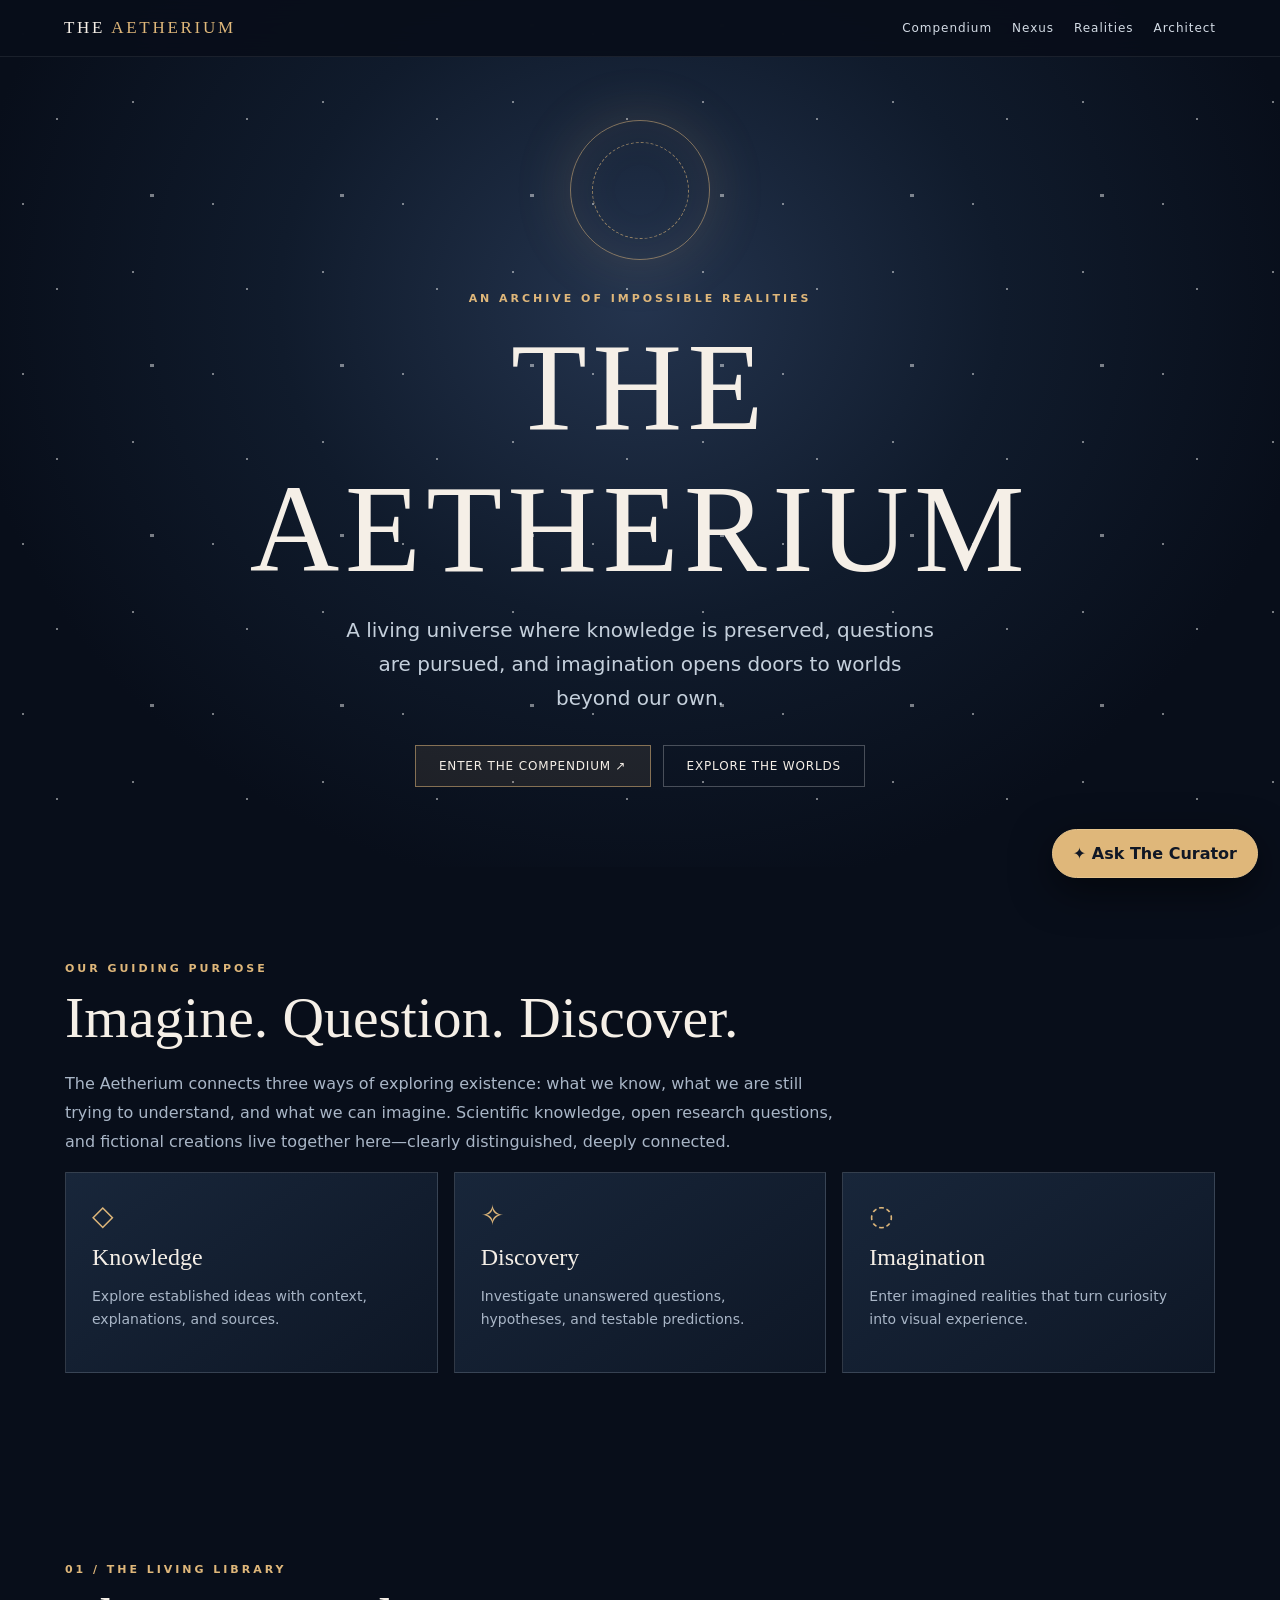
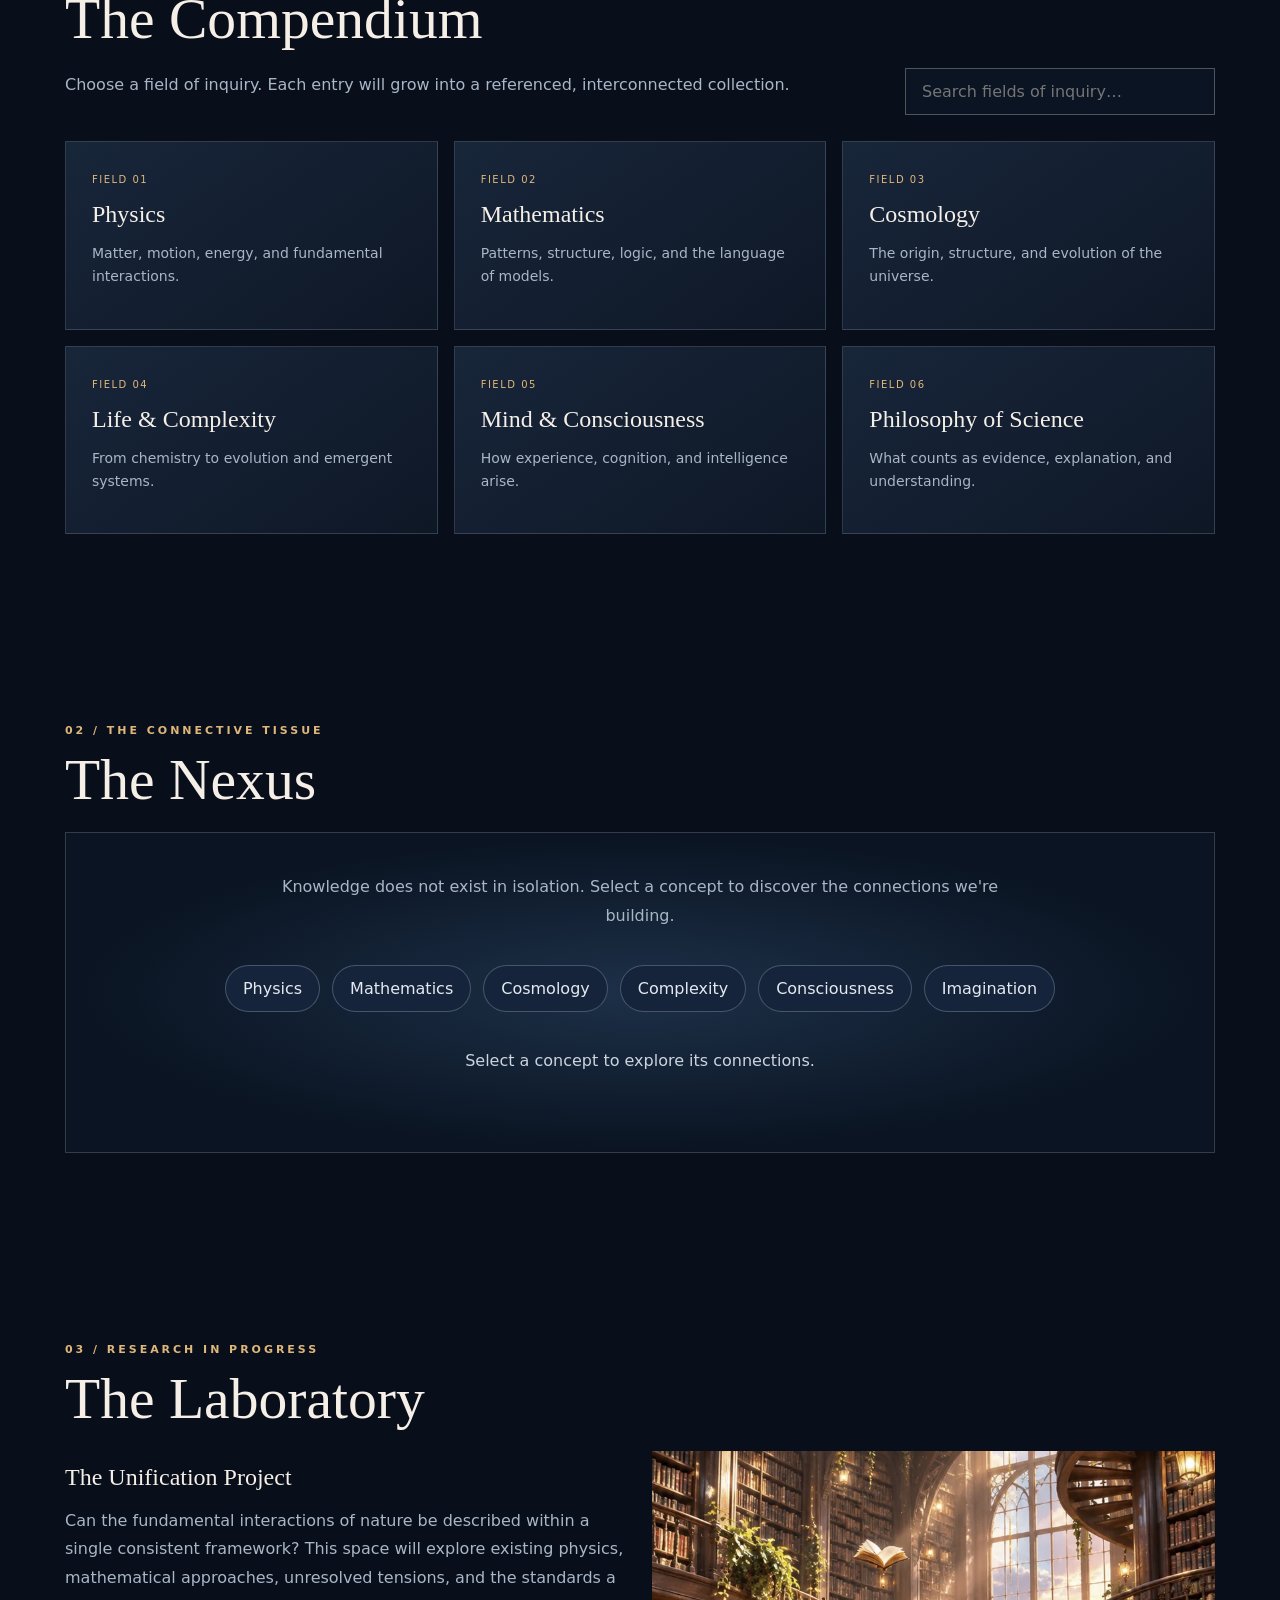
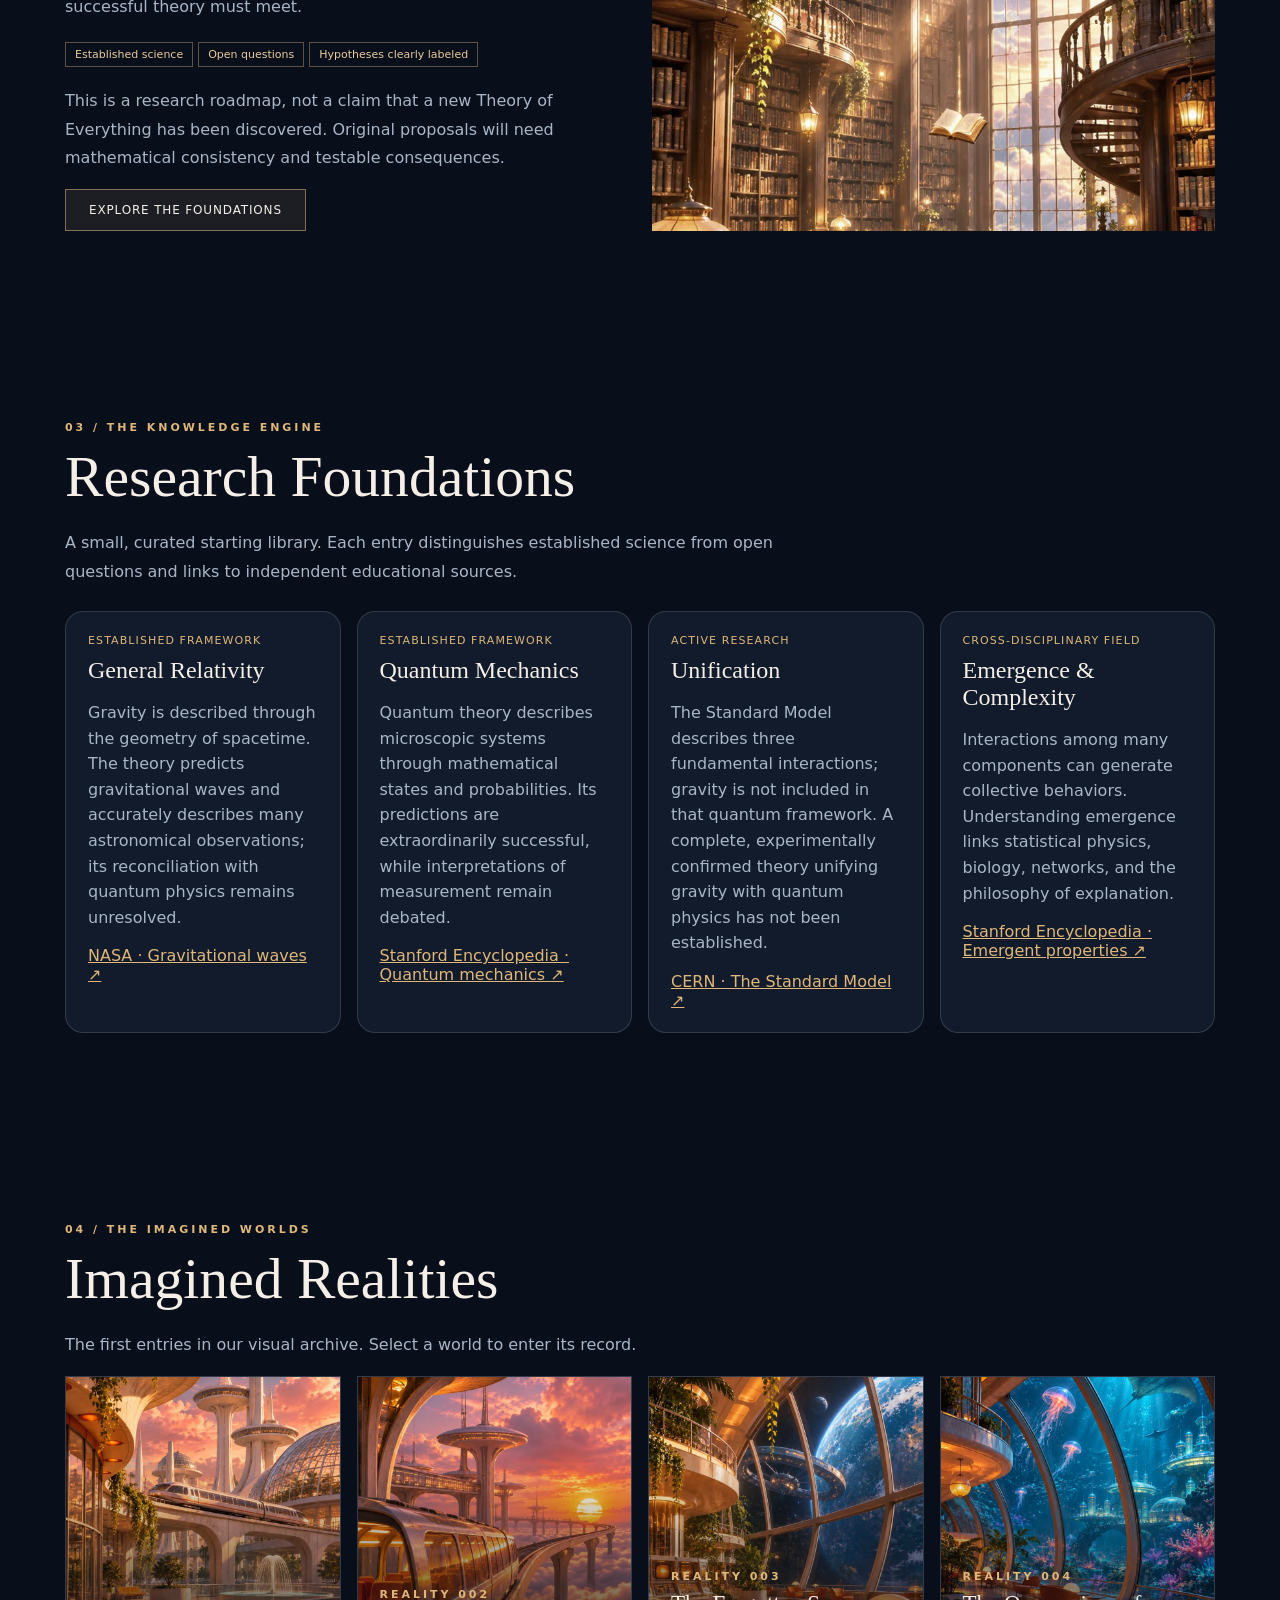
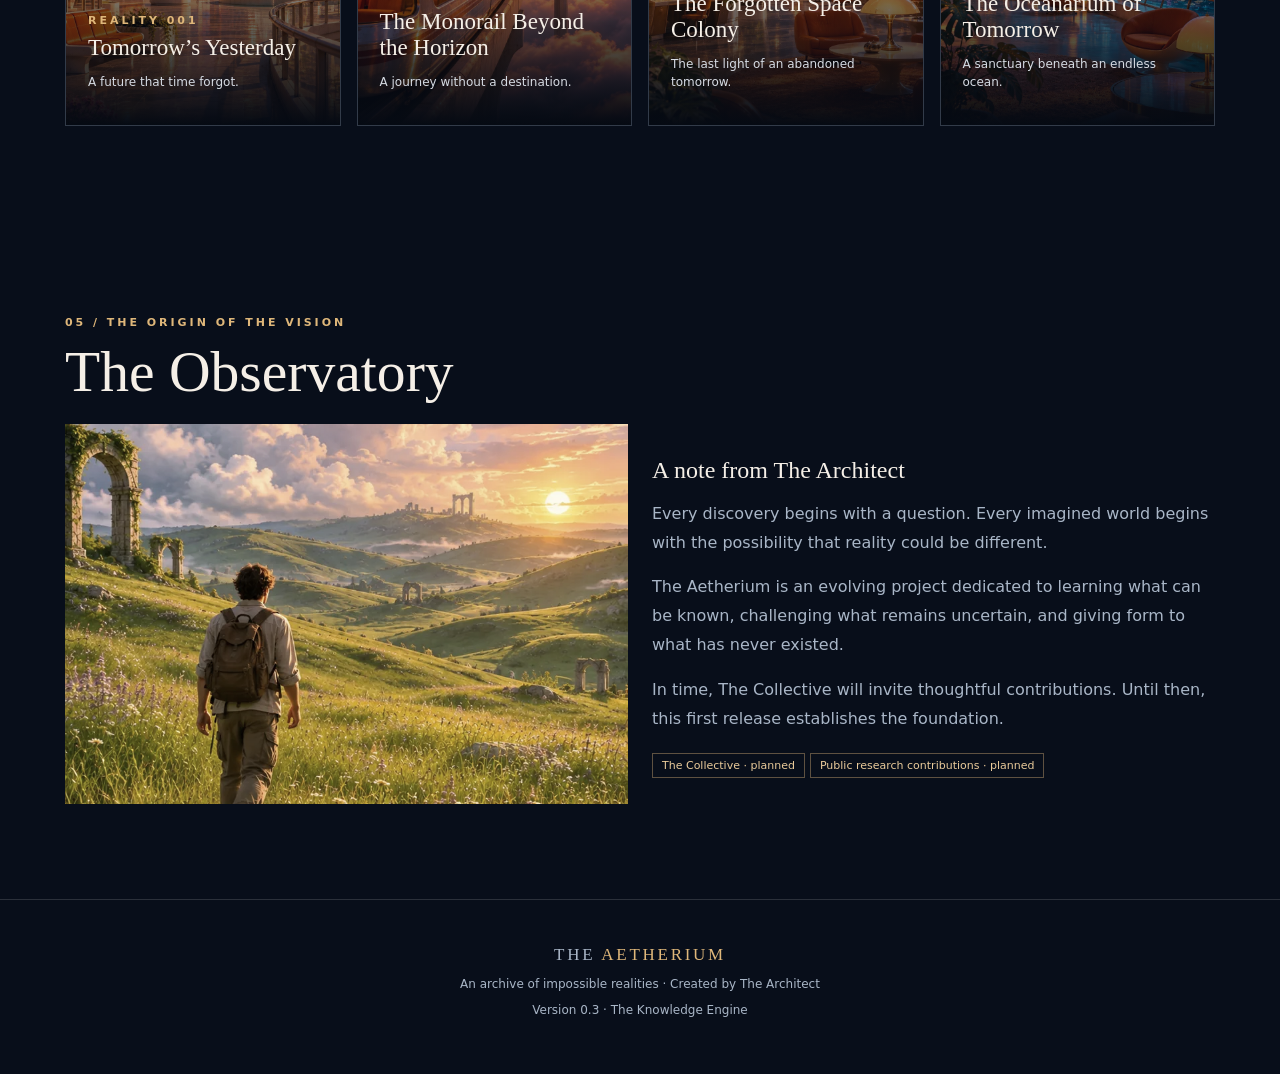
==== commit 00183384: "Add files via upload" ====
--- a/index.html
+++ b/index.html
@@ -1,15 +1,23 @@
 <!doctype html><html lang="en"><head><meta charset="utf-8"><meta name="viewport" content="width=device-width,initial-scale=1"><meta name="theme-color" content="#080e1a"><meta name="description" content="The Aetherium — a living compendium of knowledge, discovery, and imagined realities."><title>The Aetherium — Imagine. Question. Discover.</title><style>
 :root{--bg:#080e1a;--panel:#111b2b;--line:#ffffff24;--gold:#dfb77a;--white:#f5efe7;--muted:#a9b6c7}*{box-sizing:border-box}html{scroll-behavior:smooth}body{margin:0;background:var(--bg);color:var(--white);font-family:Inter,ui-sans-serif,system-ui,-apple-system,Segoe UI,sans-serif}button,input{font:inherit}a{color:inherit;text-decoration:none}button{cursor:pointer}button:focus-visible,a:focus-visible,input:focus-visible{outline:2px solid var(--gold);outline-offset:3px}header{position:fixed;z-index:20;top:0;width:100%;padding:18px max(5vw,20px);display:flex;align-items:center;justify-content:space-between;background:#080e1ae8;backdrop-filter:blur(14px);border-bottom:1px solid #ffffff14}.brand{font-family:Georgia,serif;letter-spacing:.16em;font-size:17px}.brand span{color:var(--gold)}nav{display:flex;gap:20px}nav a{font-size:12px;letter-spacing:.08em;color:#d4dce6}nav a:hover{color:var(--gold)}.hero{min-height:95svh;position:relative;display:grid;place-items:center;text-align:center;overflow:hidden;padding:120px 20px 80px;background:radial-gradient(ellipse at 50% 35%,#24344e 0%,#101b2c 40%,#080e1a 75%)}.hero:before{content:"";position:absolute;inset:0;opacity:.45;background-image:radial-gradient(1px 1px at 12% 20%,white 98%,transparent),radial-gradient(2px 2px at 80% 15%,white 98%,transparent),radial-gradient(1px 1px at 70% 60%,white 98%,transparent),radial-gradient(1px 1px at 30% 70%,white 98%,transparent);background-size:190px 170px}.hero-inner{position:relative;z-index:2;max-width:850px}.eyebrow{font-size:11px;letter-spacing:.27em;text-transform:uppercase;color:var(--gold);font-weight:700}.ring{margin:0 auto 32px;width:140px;height:140px;border:1px solid #e0b77c88;border-radius:50%;display:grid;place-items:center;box-shadow:0 0 60px #dfb77a26,inset 0 0 50px #dfb77a12;animation:float 8s ease-in-out infinite}.ring:before{content:"";width:95px;height:95px;border:1px dashed #dfb77a99;border-radius:50%;transform:rotate(30deg)}@keyframes float{50%{transform:translateY(-10px)}}h1,h2,h3{font-family:Georgia,'Times New Roman',serif;font-weight:400}h1{font-size:clamp(54px,10vw,124px);letter-spacing:.045em;margin:12px 0}h2{font-size:clamp(32px,4.5vw,58px);margin:10px 0 20px}h3{font-size:24px;margin:12px 0}.hero p{color:#c5d0dc;font-size:clamp(16px,2vw,20px);line-height:1.7;max-width:600px;margin:0 auto 30px}.btn{border:1px solid #dfb77a88;color:var(--white);background:#dfb77a18;padding:13px 23px;display:inline-flex;align-items:center;gap:12px;letter-spacing:.07em;font-size:12px;text-transform:uppercase;transition:.2s}.btn:hover{background:#dfb77a36;transform:translateY(-2px)}.btn.secondary{border-color:#ffffff40;background:transparent}.actions{display:flex;gap:12px;justify-content:center;flex-wrap:wrap}.wrap{max-width:1200px;margin:auto;padding:95px 25px}.intro{max-width:780px;color:var(--muted);line-height:1.8;font-size:16px}.section-top{display:flex;justify-content:space-between;gap:20px;align-items:end;margin-bottom:26px}.pillars,.topics,.worlds{display:grid;grid-template-columns:repeat(3,1fr);gap:16px}.panel{border:1px solid var(--line);background:linear-gradient(145deg,#18263a,#0e1726);padding:26px;min-height:180px}.panel small,.meta{color:var(--gold);letter-spacing:.15em;text-transform:uppercase;font-size:10px}.panel p{color:var(--muted);line-height:1.65;font-size:14px}.panel .symbol{font-size:28px;color:var(--gold)}.topics{grid-template-columns:repeat(3,1fr)}.topic{cursor:pointer;text-align:left;color:inherit;min-height:170px}.topic:hover,.world:hover{border-color:#dfb77a99;transform:translateY(-3px)}.topic,.world{transition:.2s}.topic strong{font-family:Georgia,serif;font-size:24px;font-weight:400;display:block;margin:14px 0}.search{padding:13px 16px;background:#0b1422;color:white;border:1px solid #ffffff45;min-width:240px;max-width:100%;width:310px}.worlds{grid-template-columns:repeat(4,1fr)}.world{position:relative;min-height:350px;overflow:hidden;border:1px solid var(--line);text-align:left;color:var(--white);padding:0;background:#101b2b}.world img{position:absolute;width:100%;height:100%;object-fit:cover;inset:0}.world:after{content:"";position:absolute;inset:0;background:linear-gradient(0deg,#050a13 0%,#050a1300 75%)}.world-info{position:absolute;bottom:0;padding:22px;z-index:1}.world-info h3{margin:8px 0;font-size:23px}.world-info p{font-size:12px;line-height:1.5;color:#d6dbe3}.nexus{border:1px solid #ffffff2b;background:radial-gradient(ellipse at center,#1d3048,#0a1422 70%);padding:40px 20px;text-align:center}.nodes{display:flex;align-items:center;justify-content:center;flex-wrap:wrap;gap:12px;margin:35px auto}.node{border:1px solid #a9b6c755;border-radius:100px;padding:13px 17px;color:#e4e9f1;background:#15243a}.node:hover{border-color:var(--gold)}.node.active{border-color:var(--gold);background:#3d302a;color:#ffe1ac}.node-center{border-color:var(--gold);font-family:Georgia,serif}.node-detail{min-height:65px;max-width:680px;margin:0 auto;color:#cbd4df;line-height:1.7}.research{display:grid;grid-template-columns:1fr 1fr;gap:24px;align-items:center}.research img{width:100%;height:380px;object-fit:cover;filter:saturate(.7)}.research p{color:var(--muted);line-height:1.8}.tag{font-size:11px;padding:5px 9px;border:1px solid #dfb77a66;color:#eacb9b;display:inline-block;margin:4px 5px 4px 0}.footer{border-top:1px solid var(--line);padding:45px 25px;color:var(--muted);text-align:center;font-size:12px}.modal{position:fixed;inset:0;background:#050a12eF;z-index:40;display:none;overflow:auto;padding:5vh 20px}.modal.open{display:block}.modal-body{max-width:800px;margin:auto;background:#111b2b;border:1px solid #ffffff35}.modal-body img{width:100%;height:min(50vh,470px);object-fit:cover}.modal-content{padding:30px}.modal-content p{color:var(--muted);line-height:1.8}.close{position:fixed;top:20px;right:25px;background:#111b2b;color:white;border:1px solid #ffffff55;padding:10px 15px;z-index:41}.hidden{display:none!important}@media(max-width:900px){.worlds{grid-template-columns:repeat(2,1fr)}.topics{grid-template-columns:repeat(2,1fr)}}@media(max-width:600px){header{padding:15px}.brand{font-size:13px}nav{gap:9px}nav a{font-size:10px}.pillars,.topics,.worlds,.research{grid-template-columns:1fr}.world{min-height:410px}.section-top{align-items:start;flex-direction:column}.wrap{padding:65px 20px}.hero{min-height:90svh}h1{font-size:52px}.ring{width:100px;height:100px}.ring:before{width:65px;height:65px}}
 @media(prefers-reduced-motion:reduce){*,*:before,*:after{animation:none!important;scroll-behavior:auto!important;transition:none!important}}
+</style><style>
+.knowledge-grid{display:grid;grid-template-columns:repeat(auto-fit,minmax(240px,1fr));gap:16px;margin-top:24px}.knowledge-card{background:var(--panel);border:1px solid var(--line);border-radius:18px;padding:22px}.knowledge-card h3{margin:10px 0}.knowledge-card p{color:var(--muted);line-height:1.6}.knowledge-card a{color:var(--gold);text-decoration:underline}.evidence{font-size:11px;letter-spacing:.1em;color:var(--gold)}.curator-launch{position:fixed;bottom:22px;right:22px;z-index:45;border:1px solid #e6c48d;background:#dfb77a;color:#101725;border-radius:40px;padding:14px 20px;font-weight:700;box-shadow:0 12px 40px #0008}.curator{position:fixed;right:18px;bottom:80px;width:min(420px,calc(100vw - 36px));height:min(600px,calc(100dvh - 110px));z-index:50;background:#111b2b;border:1px solid #d5a56d66;border-radius:22px;box-shadow:0 20px 80px #000c;display:none;flex-direction:column;overflow:hidden}.curator.open{display:flex}.curator-head{display:flex;align-items:center;justify-content:space-between;padding:18px;border-bottom:1px solid var(--line)}.curator-head button{background:none;color:white;border:0;font-size:22px}.curator-log{flex:1;overflow:auto;padding:16px;display:flex;flex-direction:column;gap:12px}.bubble{padding:12px 14px;border-radius:14px;max-width:96%;line-height:1.55;font-size:14px;white-space:pre-wrap}.bubble.bot{background:#202d41;align-self:flex-start}.bubble.user{background:#4d4050;align-self:flex-end}.curator-form{padding:12px;display:flex;gap:8px;border-top:1px solid var(--line)}.curator-form input{flex:1;min-width:0;border:1px solid #ffffff44;background:#080e1a;color:white;border-radius:12px;padding:12px}.curator-form button{background:var(--gold);border:0;border-radius:12px;padding:10px 14px;font-weight:700}.curator-note{font-size:11px;color:var(--muted);padding:0 16px 12px}.prompt-row{display:flex;flex-wrap:wrap;gap:8px;margin-top:12px}.prompt-row button{border:1px solid #d5a56d55;border-radius:18px;background:#172337;color:var(--white);padding:9px 12px}.source-link{display:block;color:#dfb77a;margin-top:8px;text-decoration:underline;font-size:12px}
 </style></head><body><header><a class="brand" href="#home">THE <span>AETHERIUM</span></a><nav><a href="#compendium">Compendium</a><a href="#nexus">Nexus</a><a href="#realities">Realities</a><a href="#architect">Architect</a></nav></header>
 <main><section class="hero" id="home"><div class="hero-inner"><div class="ring" aria-hidden="true"></div><div class="eyebrow">An archive of impossible realities</div><h1>THE AETHERIUM</h1><p>A living universe where knowledge is preserved, questions are pursued, and imagination opens doors to worlds beyond our own.</p><div class="actions"><a class="btn" href="#compendium">Enter the Compendium ↗</a><a class="btn secondary" href="#realities">Explore the worlds</a></div></div></section>
 <section class="wrap"><div class="eyebrow">Our guiding purpose</div><h2>Imagine. Question. Discover.</h2><p class="intro">The Aetherium connects three ways of exploring existence: what we know, what we are still trying to understand, and what we can imagine. Scientific knowledge, open research questions, and fictional creations live together here—clearly distinguished, deeply connected.</p><div class="pillars"><div class="panel"><div class="symbol">◇</div><h3>Knowledge</h3><p>Explore established ideas with context, explanations, and sources.</p></div><div class="panel"><div class="symbol">✧</div><h3>Discovery</h3><p>Investigate unanswered questions, hypotheses, and testable predictions.</p></div><div class="panel"><div class="symbol">◌</div><h3>Imagination</h3><p>Enter imagined realities that turn curiosity into visual experience.</p></div></div></section>
 <section class="wrap" id="compendium"><div class="section-top"><div><div class="eyebrow">01 / The living library</div><h2>The Compendium</h2><p class="intro">Choose a field of inquiry. Each entry will grow into a referenced, interconnected collection.</p></div><input class="search" id="topicSearch" type="search" placeholder="Search fields of inquiry…" aria-label="Search compendium topics"></div><div class="topics" id="topicGrid"></div><p id="noResults" class="intro hidden">No matching fields. Try another search.</p></section>
 <section class="wrap" id="nexus"><div class="eyebrow">02 / The connective tissue</div><h2>The Nexus</h2><div class="nexus"><p class="intro" style="margin:0 auto">Knowledge does not exist in isolation. Select a concept to discover the connections we're building.</p><div class="nodes" id="nodes"></div><div class="node-detail" id="nodeDetail" aria-live="polite">Select a concept to explore its connections.</div></div></section>
 <section class="wrap" id="laboratory"><div class="eyebrow">03 / Research in progress</div><h2>The Laboratory</h2><div class="research"><div><h3>The Unification Project</h3><p>Can the fundamental interactions of nature be described within a single consistent framework? This space will explore existing physics, mathematical approaches, unresolved tensions, and the standards a successful theory must meet.</p><div><span class="tag">Established science</span><span class="tag">Open questions</span><span class="tag">Hypotheses clearly labeled</span></div><p>This is a research roadmap, not a claim that a new Theory of Everything has been discovered. Original proposals will need mathematical consistency and testable consequences.</p><a class="btn" href="#compendium">Explore the foundations</a></div><img src="assets/library.webp" alt="Dreamlike monumental library with soaring shelves and sunlight" loading="lazy"></div></section>
-<section class="wrap" id="realities"><div class="eyebrow">04 / The imagined worlds</div><h2>Imagined Realities</h2><p class="intro">The first entries in our visual archive. Select a world to enter its record.</p><div class="worlds" id="worldGrid"></div></section>
+<section class="wrap" id="knowledge"><div class="eyebrow">03 / The knowledge engine</div><h2>Research Foundations</h2><p class="intro">A small, curated starting library. Each entry distinguishes established science from open questions and links to independent educational sources.</p><div class="knowledge-grid">
+<article class="knowledge-card"><div class="evidence">ESTABLISHED FRAMEWORK</div><h3>General Relativity</h3><p>Gravity is described through the geometry of spacetime. The theory predicts gravitational waves and accurately describes many astronomical observations; its reconciliation with quantum physics remains unresolved.</p><a href="https://science.nasa.gov/universe/gravitational-waves/" target="_blank" rel="noopener noreferrer">NASA · Gravitational waves ↗</a></article>
+<article class="knowledge-card"><div class="evidence">ESTABLISHED FRAMEWORK</div><h3>Quantum Mechanics</h3><p>Quantum theory describes microscopic systems through mathematical states and probabilities. Its predictions are extraordinarily successful, while interpretations of measurement remain debated.</p><a href="https://plato.stanford.edu/entries/qm/" target="_blank" rel="noopener noreferrer">Stanford Encyclopedia · Quantum mechanics ↗</a></article>
+<article class="knowledge-card"><div class="evidence">ACTIVE RESEARCH</div><h3>Unification</h3><p>The Standard Model describes three fundamental interactions; gravity is not included in that quantum framework. A complete, experimentally confirmed theory unifying gravity with quantum physics has not been established.</p><a href="https://home.cern/science/physics/standard-model" target="_blank" rel="noopener noreferrer">CERN · The Standard Model ↗</a></article>
+<article class="knowledge-card"><div class="evidence">CROSS-DISCIPLINARY FIELD</div><h3>Emergence & Complexity</h3><p>Interactions among many components can generate collective behaviors. Understanding emergence links statistical physics, biology, networks, and the philosophy of explanation.</p><a href="https://plato.stanford.edu/entries/properties-emergent/" target="_blank" rel="noopener noreferrer">Stanford Encyclopedia · Emergent properties ↗</a></article>
+</div></section><section class="wrap" id="realities"><div class="eyebrow">04 / The imagined worlds</div><h2>Imagined Realities</h2><p class="intro">The first entries in our visual archive. Select a world to enter its record.</p><div class="worlds" id="worldGrid"></div></section>
 <section class="wrap" id="architect"><div class="eyebrow">05 / The origin of the vision</div><h2>The Observatory</h2><div class="research"><img src="assets/dream.webp" alt="Dreamlike green valley beneath towering pastel clouds" loading="lazy"><div><h3>A note from The Architect</h3><p>Every discovery begins with a question. Every imagined world begins with the possibility that reality could be different.</p><p>The Aetherium is an evolving project dedicated to learning what can be known, challenging what remains uncertain, and giving form to what has never existed.</p><p>In time, The Collective will invite thoughtful contributions. Until then, this first release establishes the foundation.</p><span class="tag">The Collective · planned</span><span class="tag">Public research contributions · planned</span></div></div></section></main>
-<footer class="footer"><div class="brand">THE <span>AETHERIUM</span></div><p>An archive of impossible realities · Created by The Architect</p><p>Version 0.2 · The Living Compendium</p></footer>
+<footer class="footer"><div class="brand">THE <span>AETHERIUM</span></div><p>An archive of impossible realities · Created by The Architect</p><p>Version 0.3 · The Knowledge Engine</p></footer>
+<button class="curator-launch" id="curatorLaunch" aria-controls="curator" aria-expanded="false">✦ Ask The Curator</button><aside class="curator" id="curator" aria-label="The Curator research guide"><div class="curator-head"><div><strong>✦ The Curator</strong><div style="font-size:11px;color:var(--muted)">Compendium research guide · preview</div></div><button id="curatorClose" aria-label="Close The Curator">×</button></div><div class="curator-log" id="curatorLog" role="log" aria-live="polite"><div class="bubble bot">Welcome to The Aetherium. I can guide you through a few curated research questions and source links. This preview is not yet a generative AI chatbot.</div><div class="prompt-row" id="curatorPrompts"><button data-question="What is a theory of everything?">Theory of everything</button><button data-question="How do quantum mechanics and relativity differ?">Quantum vs relativity</button><button data-question="What is emergence?">Emergence</button></div></div><form class="curator-form" id="curatorForm"><input id="curatorInput" aria-label="Ask a research question" placeholder="Ask about the Compendium…" maxlength="400" required><button type="submit">Ask</button></form><div class="curator-note">Curated answers only. No account, API key, or personal data required. For full AI conversation, a secure server is needed.</div></aside>
 <div class="modal" id="worldModal" role="dialog" aria-modal="true" aria-labelledby="modalTitle"><button class="close" id="closeModal" aria-label="Close world record">✕ Close</button><div class="modal-body"><img id="modalImg" src="assets/city.webp" alt=""><div class="modal-content"><div class="eyebrow" id="modalNumber"></div><h2 id="modalTitle"></h2><p id="modalDescription"></p><div class="tag">Imagined reality · Fictional</div><p id="modalLink"></p></div></div></div>
 <script>
 const topics=[['Physics','Matter, motion, energy, and fundamental interactions.','Explore: relativity, quantum theory, thermodynamics.'],['Mathematics','Patterns, structure, logic, and the language of models.','Explore: geometry, calculus, probability.'],['Cosmology','The origin, structure, and evolution of the universe.','Explore: cosmic expansion, dark matter, cosmic history.'],['Life & Complexity','From chemistry to evolution and emergent systems.','Explore: evolution, networks, self-organization.'],['Mind & Consciousness','How experience, cognition, and intelligence arise.','Explore: neuroscience, perception, philosophy of mind.'],['Philosophy of Science','What counts as evidence, explanation, and understanding.','Explore: causality, falsifiability, uncertainty.']];
@@ -17,4 +25,6 @@
 const connections={'Physics':'Physics connects mathematical descriptions to cosmology, matter, and the search for unified laws.','Mathematics':'Mathematics gives physics precise models and provides tools for testing predictions.','Cosmology':'Cosmology draws on gravity, particle physics, and observations of the universe.','Complexity':'Complexity links physical interactions, biological evolution, and emergent behavior.','Consciousness':'Consciousness connects neuroscience, philosophy, information, and unanswered questions.','Imagination':'Imagination transforms scientific possibilities into fictional environments and thought experiments.'};const nodes=document.getElementById('nodes');Object.entries(connections).forEach(([name,detail])=>{let b=document.createElement('button');b.className='node';b.textContent=name;b.onclick=()=>{document.querySelectorAll('.node').forEach(x=>x.classList.remove('active'));b.classList.add('active');document.getElementById('nodeDetail').textContent=detail};nodes.appendChild(b)});
 const worlds=[['001',"Tomorrow’s Yesterday",'A future that time forgot.','A sunlit utopia of sculptural towers, tranquil plazas, and architecture designed for a tomorrow that never arrived.','city','Connects to: design history, urban planning, speculative futures.'],['002','The Monorail Beyond the Horizon','A journey without a destination.','A silver train drifts above an ocean of clouds, following a route through the impossible.','rail','Connects to: transportation, engineering, atmospheric science.'],['003','The Forgotten Space Colony','The last light of an abandoned tomorrow.','An orbital sanctuary of warm amber interiors, botanical gardens, and windows opening onto an immense blue world.','colony','Connects to: orbital mechanics, habitat design, planetary science.'],['004','The Oceanarium of Tomorrow','A sanctuary beneath an endless ocean.','A quiet underwater observatory where luminous marine life moves beyond panoramic windows.','ocean','Connects to: marine biology, ocean pressure, underwater architecture.']];
 const wg=document.getElementById('worldGrid');worlds.forEach((w,i)=>{let b=document.createElement('button');b.className='world';b.innerHTML=`<img src="assets/${w[4]}.webp" alt="${w[1]} visual artwork" loading="lazy"><div class="world-info"><div class="eyebrow">Reality ${w[0]}</div><h3>${w[1]}</h3><p>${w[2]}</p></div>`;b.onclick=()=>openWorld(i);wg.appendChild(b)});const modal=document.getElementById('worldModal');let lastFocus=null;function openWorld(i){const w=worlds[i];lastFocus=document.activeElement;document.getElementById('modalImg').src=`assets/${w[4]}.webp`;document.getElementById('modalImg').alt=w[1]+' artwork';document.getElementById('modalNumber').textContent='Compendium / Reality '+w[0];document.getElementById('modalTitle').textContent=w[1];document.getElementById('modalDescription').textContent=w[3];document.getElementById('modalLink').textContent=w[5];modal.classList.add('open');document.body.style.overflow='hidden';document.getElementById('closeModal').focus()}function closeWorld(){modal.classList.remove('open');document.body.style.overflow='';lastFocus?.focus()}document.getElementById('closeModal').onclick=closeWorld;modal.addEventListener('click',e=>{if(e.target===modal)closeWorld()});document.addEventListener('keydown',e=>{if(e.key==='Escape'&&modal.classList.contains('open'))closeWorld();if(e.key==='Tab'&&modal.classList.contains('open')){e.preventDefault();document.getElementById('closeModal').focus()}});
+</script><script>
+(()=>{const launch=document.getElementById('curatorLaunch'),panel=document.getElementById('curator'),close=document.getElementById('curatorClose'),log=document.getElementById('curatorLog'),form=document.getElementById('curatorForm'),input=document.getElementById('curatorInput');function toggle(v){panel.classList.toggle('open',v);launch.setAttribute('aria-expanded',String(v));if(v)input.focus();else launch.focus()}launch.onclick=()=>toggle(!panel.classList.contains('open'));close.onclick=()=>toggle(false);document.addEventListener('keydown',e=>{if(e.key==='Escape'&&panel.classList.contains('open'))toggle(false)});const answers=[{keys:['everything','unification','unify','unified'],answer:'A “theory of everything” usually means a consistent framework that unifies fundamental interactions, including gravity, and makes testable predictions. No experimentally confirmed complete theory currently exists. Our Laboratory treats this as an open research goal.',sources:[['CERN · Standard Model','https://home.cern/science/physics/standard-model']]},{keys:['quantum','relativity','gravity','spacetime'],answer:'Quantum mechanics models microscopic systems using probability amplitudes; general relativity describes gravity as spacetime geometry. Both are strongly supported in their domains, but combining them consistently in extreme conditions remains a major challenge.',sources:[['Stanford Encyclopedia · Quantum Mechanics','https://plato.stanford.edu/entries/qm/'],['NASA · Gravitational Waves','https://science.nasa.gov/universe/gravitational-waves/']]},{keys:['emergence','complexity','emergent','evolution'],answer:'Emergence refers to collective behavior arising from interactions among parts. It appears in many systems, from fluid behavior to biological organization. Not every complex pattern is inevitable, and explanations depend on the system and scale.',sources:[['Stanford Encyclopedia · Emergent Properties','https://plato.stanford.edu/entries/properties-emergent/']]},{keys:['standard model','particle','force'],answer:'The Standard Model is the quantum framework describing known elementary particles and the electromagnetic, weak, and strong interactions. It does not include gravity as a quantum interaction.',sources:[['CERN · Standard Model','https://home.cern/science/physics/standard-model']]}];function bubble(t,kind){const d=document.createElement('div');d.className='bubble '+kind;d.textContent=t;log.appendChild(d);log.scrollTop=log.scrollHeight;return d}function ask(q){q=q.trim();if(!q)return;bubble(q,'user');const match=answers.find(a=>a.keys.some(k=>q.toLowerCase().includes(k)));if(!match){bubble('I do not have a verified curated answer for that question yet. Try asking about quantum mechanics, relativity, emergence, the Standard Model, or the theory of everything. A future release will add a real AI research service with source-grounded responses.','bot');return}const b=bubble(match.answer,'bot');match.sources.forEach(([name,url])=>{const a=document.createElement('a');a.href=url;a.target='_blank';a.rel='noopener noreferrer';a.className='source-link';a.textContent='Source: '+name+' ↗';b.appendChild(a)})}form.addEventListener('submit',e=>{e.preventDefault();ask(input.value);input.value=''});document.querySelectorAll('[data-question]').forEach(b=>b.addEventListener('click',()=>ask(b.dataset.question)))})();
 </script></body></html>
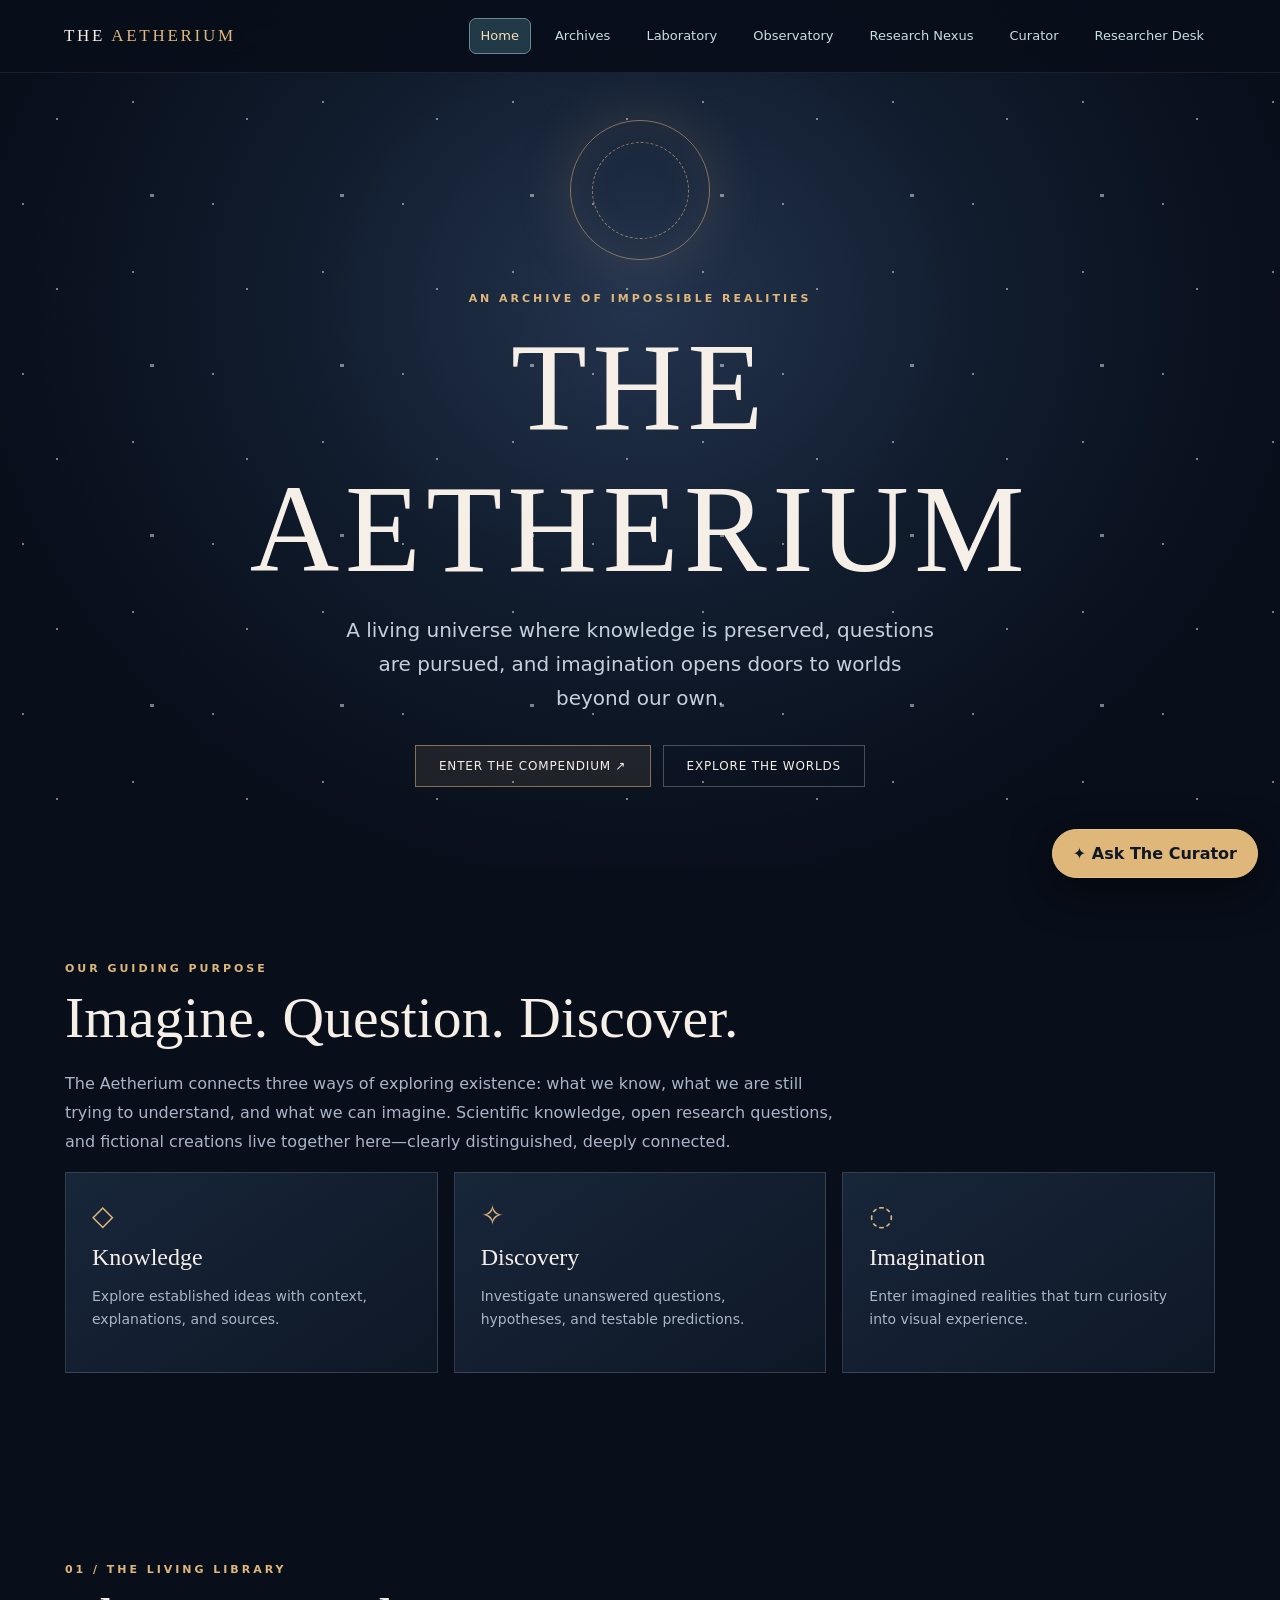
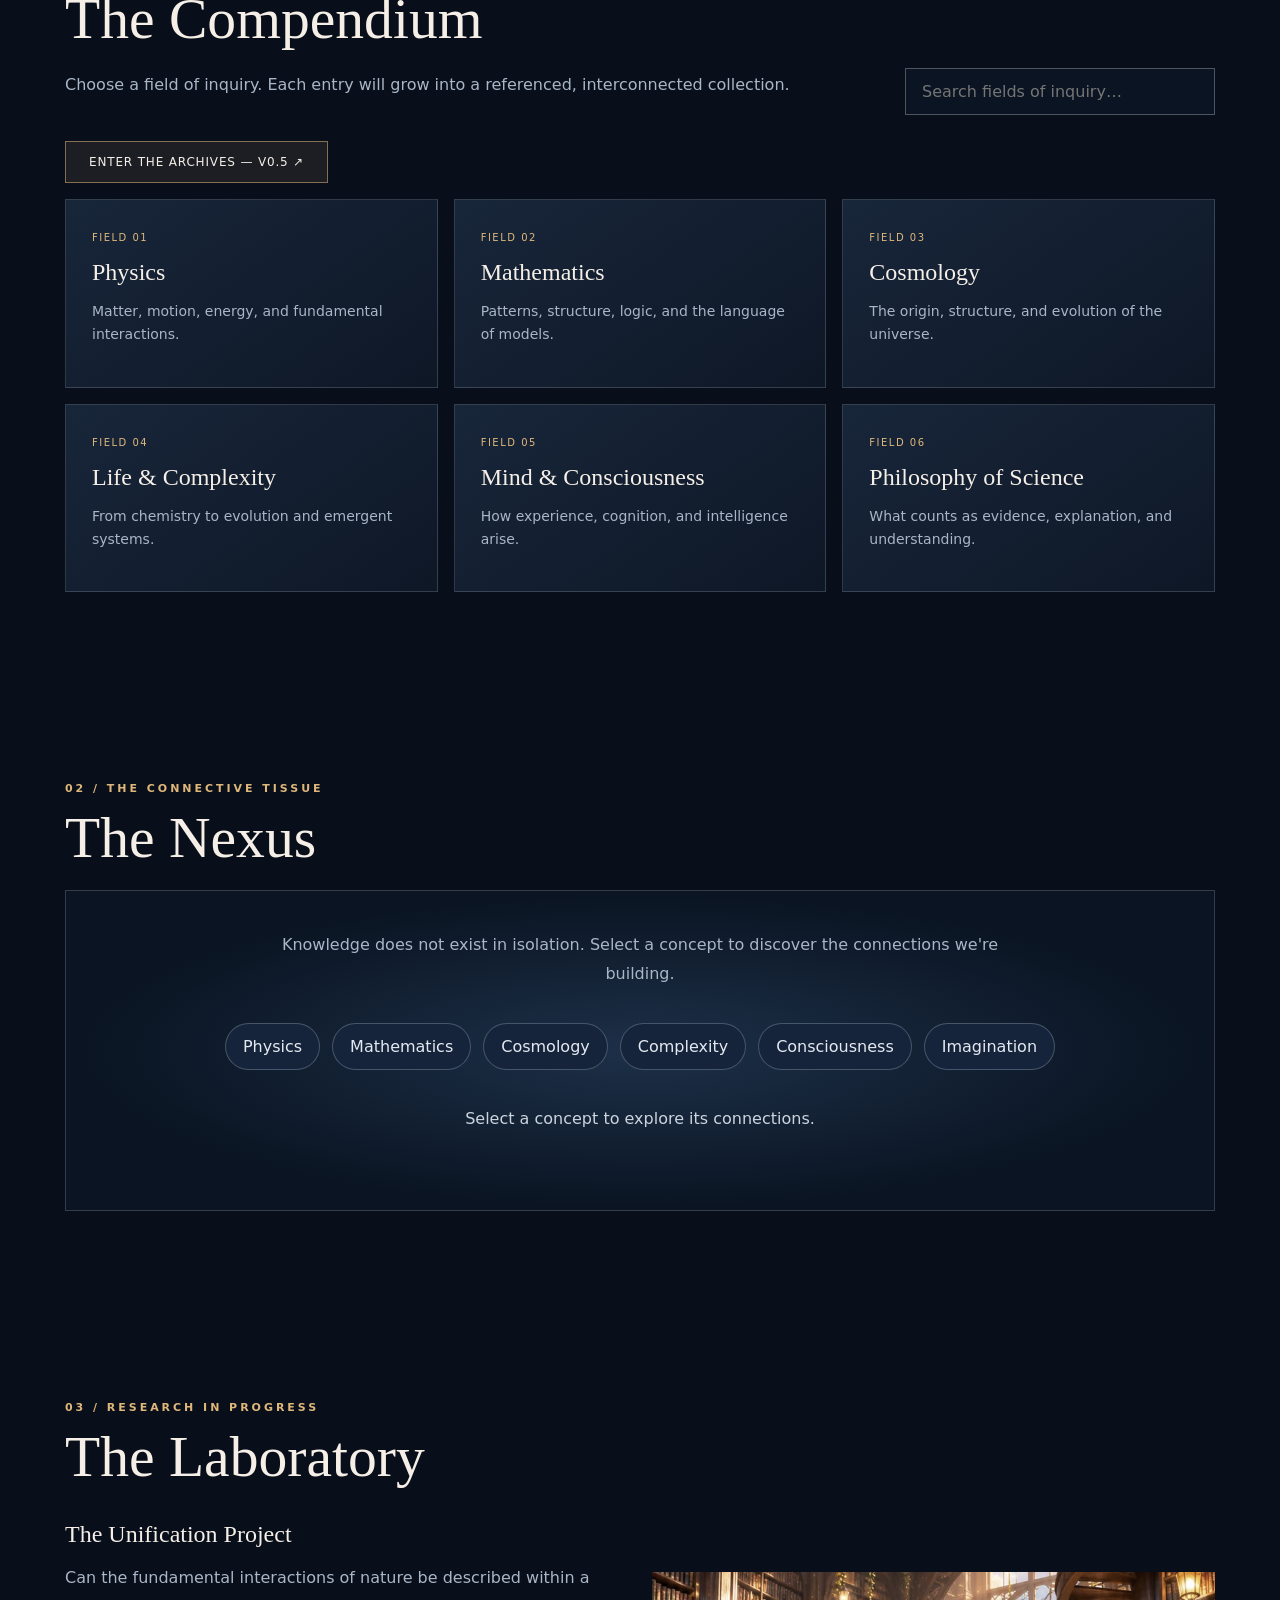
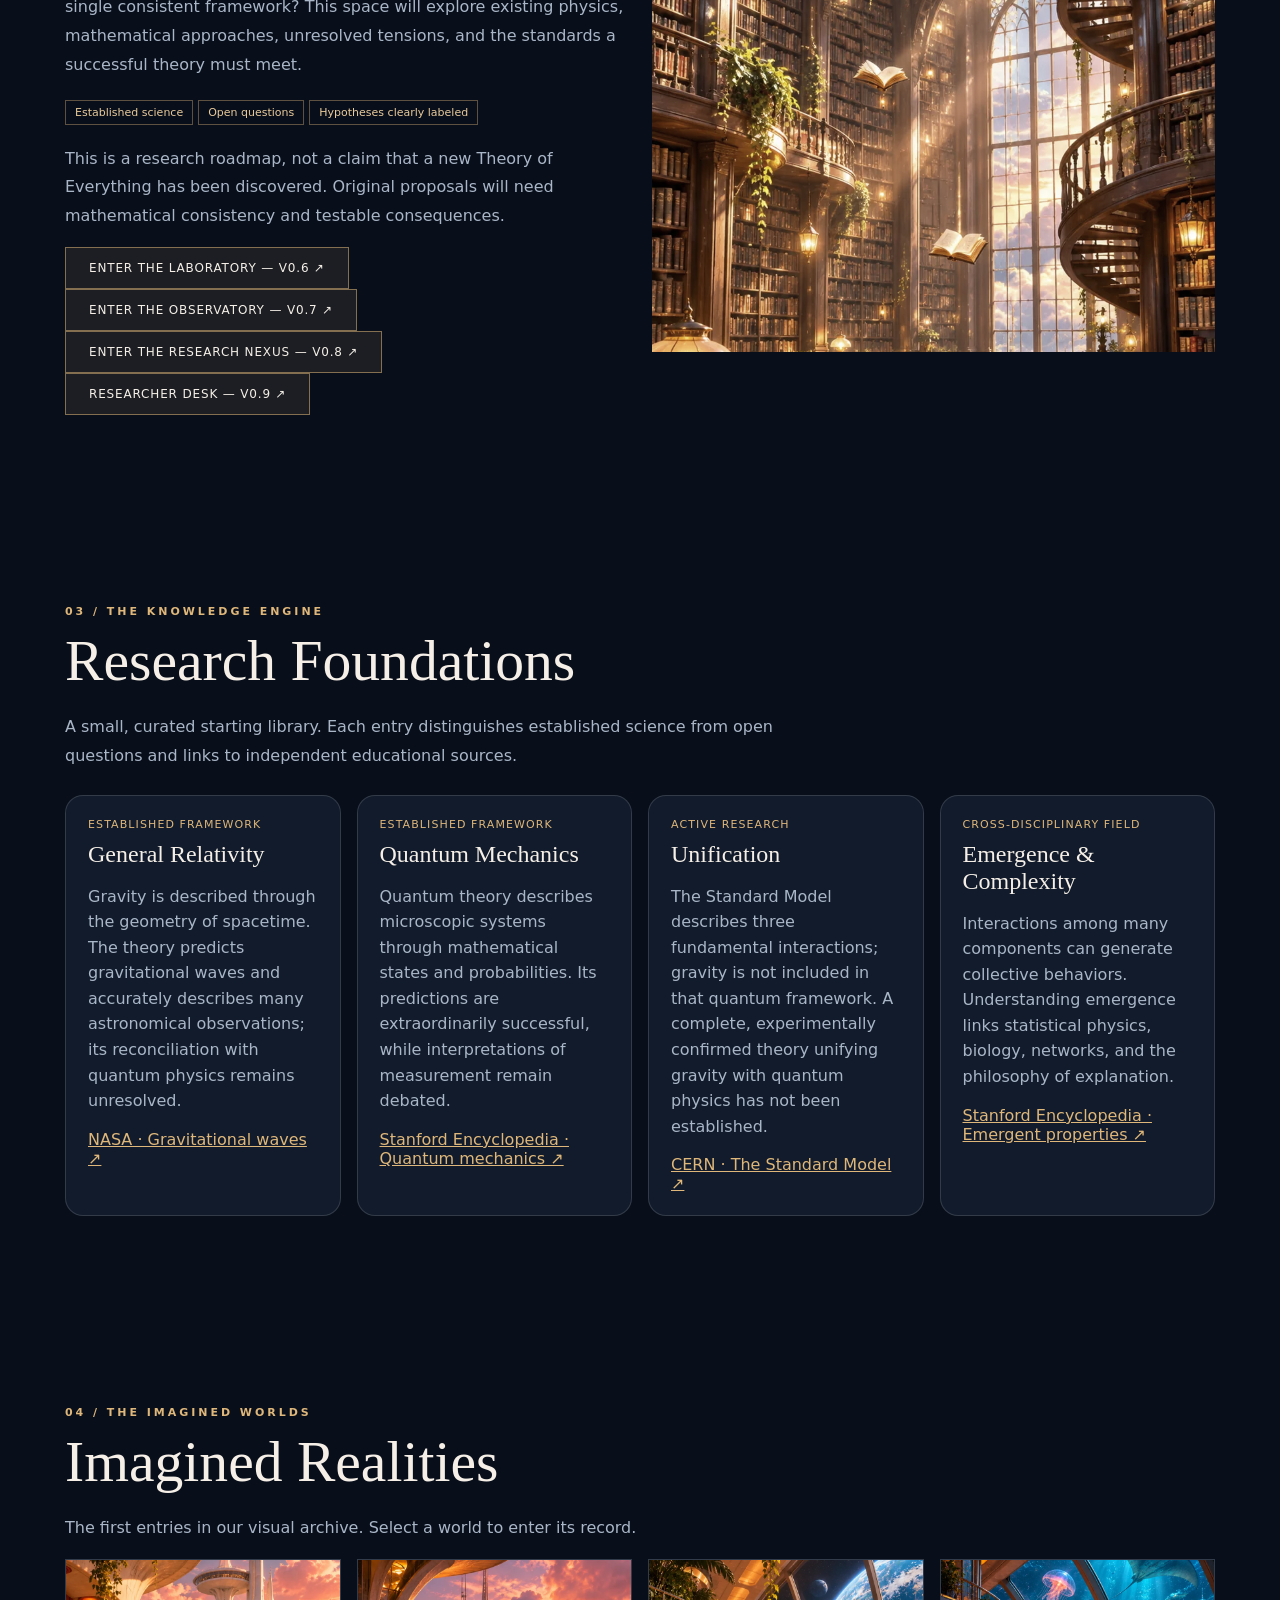
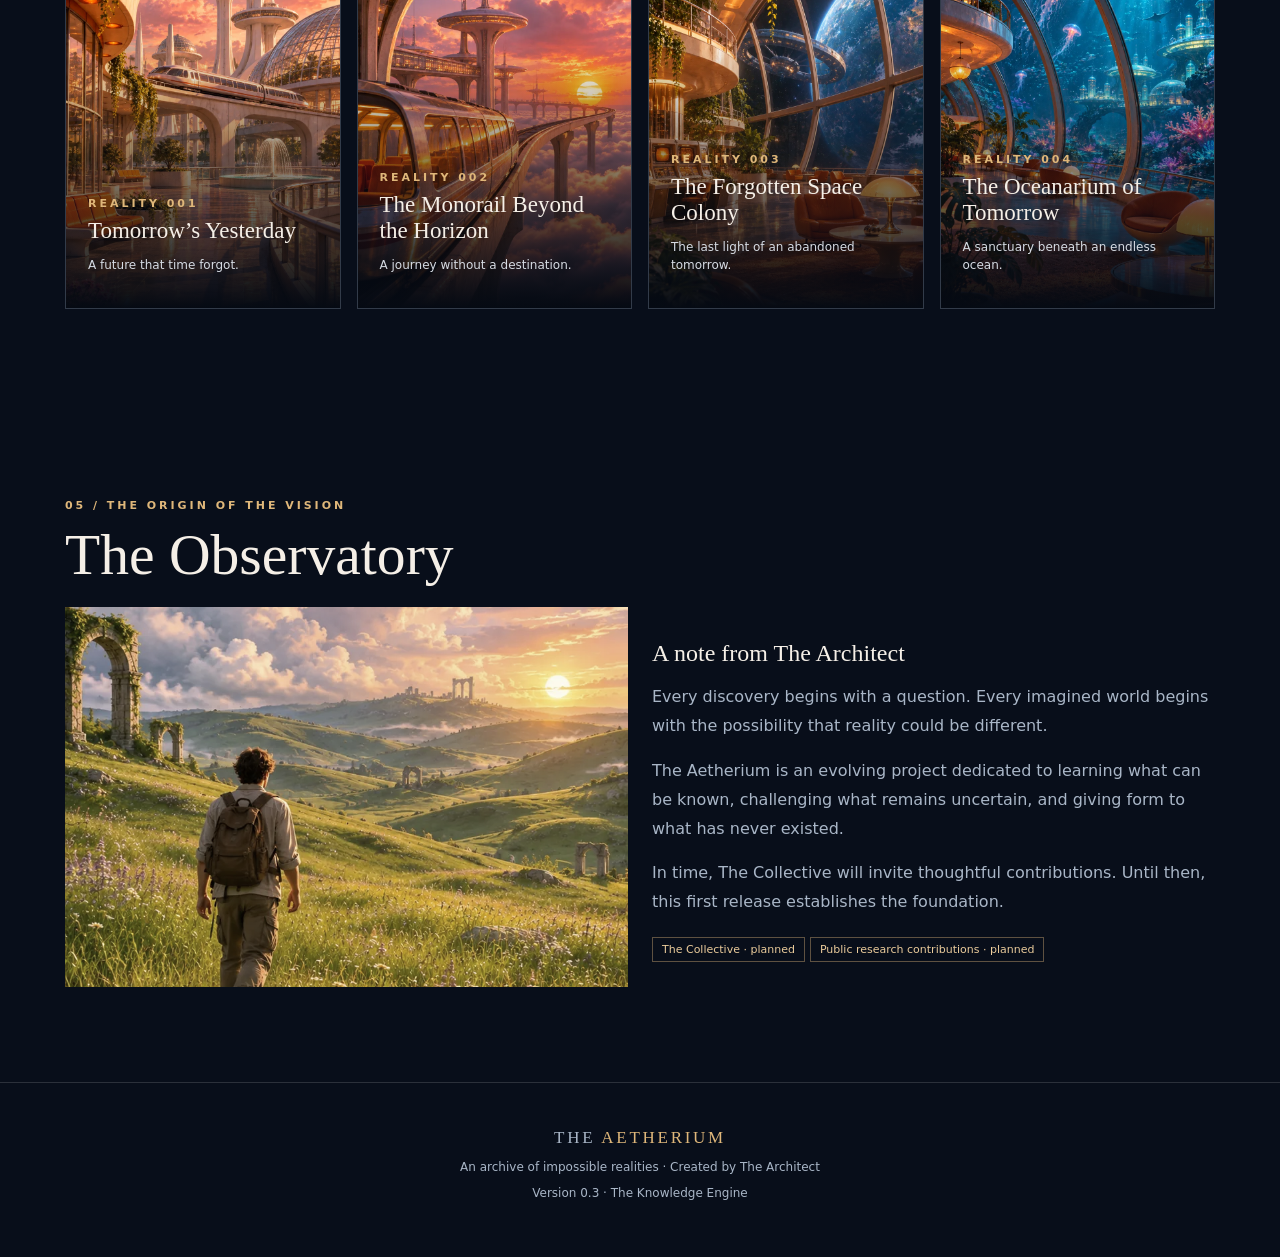
==== commit 739d10eb: "Add files via upload" ====
--- a/index.html
+++ b/index.html
@@ -3,12 +3,12 @@
 @media(prefers-reduced-motion:reduce){*,*:before,*:after{animation:none!important;scroll-behavior:auto!important;transition:none!important}}
 </style><style>
 .knowledge-grid{display:grid;grid-template-columns:repeat(auto-fit,minmax(240px,1fr));gap:16px;margin-top:24px}.knowledge-card{background:var(--panel);border:1px solid var(--line);border-radius:18px;padding:22px}.knowledge-card h3{margin:10px 0}.knowledge-card p{color:var(--muted);line-height:1.6}.knowledge-card a{color:var(--gold);text-decoration:underline}.evidence{font-size:11px;letter-spacing:.1em;color:var(--gold)}.curator-launch{position:fixed;bottom:22px;right:22px;z-index:45;border:1px solid #e6c48d;background:#dfb77a;color:#101725;border-radius:40px;padding:14px 20px;font-weight:700;box-shadow:0 12px 40px #0008}.curator{position:fixed;right:18px;bottom:80px;width:min(420px,calc(100vw - 36px));height:min(600px,calc(100dvh - 110px));z-index:50;background:#111b2b;border:1px solid #d5a56d66;border-radius:22px;box-shadow:0 20px 80px #000c;display:none;flex-direction:column;overflow:hidden}.curator.open{display:flex}.curator-head{display:flex;align-items:center;justify-content:space-between;padding:18px;border-bottom:1px solid var(--line)}.curator-head button{background:none;color:white;border:0;font-size:22px}.curator-log{flex:1;overflow:auto;padding:16px;display:flex;flex-direction:column;gap:12px}.bubble{padding:12px 14px;border-radius:14px;max-width:96%;line-height:1.55;font-size:14px;white-space:pre-wrap}.bubble.bot{background:#202d41;align-self:flex-start}.bubble.user{background:#4d4050;align-self:flex-end}.curator-form{padding:12px;display:flex;gap:8px;border-top:1px solid var(--line)}.curator-form input{flex:1;min-width:0;border:1px solid #ffffff44;background:#080e1a;color:white;border-radius:12px;padding:12px}.curator-form button{background:var(--gold);border:0;border-radius:12px;padding:10px 14px;font-weight:700}.curator-note{font-size:11px;color:var(--muted);padding:0 16px 12px}.prompt-row{display:flex;flex-wrap:wrap;gap:8px;margin-top:12px}.prompt-row button{border:1px solid #d5a56d55;border-radius:18px;background:#172337;color:var(--white);padding:9px 12px}.source-link{display:block;color:#dfb77a;margin-top:8px;text-decoration:underline;font-size:12px}
-</style></head><body><header><a class="brand" href="#home">THE <span>AETHERIUM</span></a><nav><a href="#compendium">Compendium</a><a href="#nexus">Nexus</a><a href="#realities">Realities</a><a href="#architect">Architect</a></nav></header>
+</style><style id="genesis-shared">.genesis-nav{display:flex;gap:9px;flex-wrap:wrap;align-items:center;justify-content:flex-end}.genesis-nav a{font:500 12px/1.5 system-ui,sans-serif;text-decoration:none;color:#c2e4e7;border:1px solid #466477;padding:6px 9px;border-radius:6px}.genesis-nav a[aria-current="page"]{border-color:#e0bf85;color:#ffe4b6;background:#283341}.genesis-nav a:hover{background:#273f52}.genesis-nav a:focus-visible{outline:2px solid #e0bf85;outline-offset:3px}html{scroll-behavior:smooth}@media(prefers-reduced-motion:reduce){html{scroll-behavior:auto!important}}@media(max-width:650px){.genesis-nav{justify-content:flex-start}.genesis-nav a{font-size:11px;padding:5px 7px}header{flex-wrap:wrap}}</style><link rel="stylesheet" href="genesis-nav.css"></head><body><header><a class="brand" href="#home">THE <span>AETHERIUM</span></a><nav class="genesis-nav" aria-label="Research divisions"><a href="index.html">Home</a><a href="archives.html">Archives</a><a href="laboratory.html">Laboratory</a><a href="observatory.html">Observatory</a><a href="nexus.html">Research Nexus</a><a href="curator.html">Curator</a><a href="researcher.html">Researcher Desk</a></nav></header>
 <main><section class="hero" id="home"><div class="hero-inner"><div class="ring" aria-hidden="true"></div><div class="eyebrow">An archive of impossible realities</div><h1>THE AETHERIUM</h1><p>A living universe where knowledge is preserved, questions are pursued, and imagination opens doors to worlds beyond our own.</p><div class="actions"><a class="btn" href="#compendium">Enter the Compendium ↗</a><a class="btn secondary" href="#realities">Explore the worlds</a></div></div></section>
 <section class="wrap"><div class="eyebrow">Our guiding purpose</div><h2>Imagine. Question. Discover.</h2><p class="intro">The Aetherium connects three ways of exploring existence: what we know, what we are still trying to understand, and what we can imagine. Scientific knowledge, open research questions, and fictional creations live together here—clearly distinguished, deeply connected.</p><div class="pillars"><div class="panel"><div class="symbol">◇</div><h3>Knowledge</h3><p>Explore established ideas with context, explanations, and sources.</p></div><div class="panel"><div class="symbol">✧</div><h3>Discovery</h3><p>Investigate unanswered questions, hypotheses, and testable predictions.</p></div><div class="panel"><div class="symbol">◌</div><h3>Imagination</h3><p>Enter imagined realities that turn curiosity into visual experience.</p></div></div></section>
-<section class="wrap" id="compendium"><div class="section-top"><div><div class="eyebrow">01 / The living library</div><h2>The Compendium</h2><p class="intro">Choose a field of inquiry. Each entry will grow into a referenced, interconnected collection.</p></div><input class="search" id="topicSearch" type="search" placeholder="Search fields of inquiry…" aria-label="Search compendium topics"></div><div class="topics" id="topicGrid"></div><p id="noResults" class="intro hidden">No matching fields. Try another search.</p></section>
+<section class="wrap" id="compendium"><div class="section-top"><div><div class="eyebrow">01 / The living library</div><h2>The Compendium</h2><p class="intro">Choose a field of inquiry. Each entry will grow into a referenced, interconnected collection.</p></div><input class="search" id="topicSearch" type="search" placeholder="Search fields of inquiry…" aria-label="Search compendium topics"></div><p><a class="btn" href="archives.html">Enter the Archives — v0.5 ↗</a></p><div class="topics" id="topicGrid"></div><p id="noResults" class="intro hidden">No matching fields. Try another search.</p></section>
 <section class="wrap" id="nexus"><div class="eyebrow">02 / The connective tissue</div><h2>The Nexus</h2><div class="nexus"><p class="intro" style="margin:0 auto">Knowledge does not exist in isolation. Select a concept to discover the connections we're building.</p><div class="nodes" id="nodes"></div><div class="node-detail" id="nodeDetail" aria-live="polite">Select a concept to explore its connections.</div></div></section>
-<section class="wrap" id="laboratory"><div class="eyebrow">03 / Research in progress</div><h2>The Laboratory</h2><div class="research"><div><h3>The Unification Project</h3><p>Can the fundamental interactions of nature be described within a single consistent framework? This space will explore existing physics, mathematical approaches, unresolved tensions, and the standards a successful theory must meet.</p><div><span class="tag">Established science</span><span class="tag">Open questions</span><span class="tag">Hypotheses clearly labeled</span></div><p>This is a research roadmap, not a claim that a new Theory of Everything has been discovered. Original proposals will need mathematical consistency and testable consequences.</p><a class="btn" href="#compendium">Explore the foundations</a></div><img src="assets/library.webp" alt="Dreamlike monumental library with soaring shelves and sunlight" loading="lazy"></div></section>
+<section class="wrap" id="laboratory"><div class="eyebrow">03 / Research in progress</div><h2>The Laboratory</h2><div class="research"><div><h3>The Unification Project</h3><p>Can the fundamental interactions of nature be described within a single consistent framework? This space will explore existing physics, mathematical approaches, unresolved tensions, and the standards a successful theory must meet.</p><div><span class="tag">Established science</span><span class="tag">Open questions</span><span class="tag">Hypotheses clearly labeled</span></div><p>This is a research roadmap, not a claim that a new Theory of Everything has been discovered. Original proposals will need mathematical consistency and testable consequences.</p><a class="btn" href="laboratory.html">Enter the Laboratory — v0.6 ↗</a> <a class="btn" href="observatory.html">Enter the Observatory — v0.7 ↗</a> <a class="btn" href="nexus.html">Enter the Research Nexus — v0.8 ↗</a> <a class="btn" href="researcher.html">Researcher Desk — v0.9 ↗</a></div><img src="assets/library.webp" alt="Dreamlike monumental library with soaring shelves and sunlight" loading="lazy"></div></section>
 <section class="wrap" id="knowledge"><div class="eyebrow">03 / The knowledge engine</div><h2>Research Foundations</h2><p class="intro">A small, curated starting library. Each entry distinguishes established science from open questions and links to independent educational sources.</p><div class="knowledge-grid">
 <article class="knowledge-card"><div class="evidence">ESTABLISHED FRAMEWORK</div><h3>General Relativity</h3><p>Gravity is described through the geometry of spacetime. The theory predicts gravitational waves and accurately describes many astronomical observations; its reconciliation with quantum physics remains unresolved.</p><a href="https://science.nasa.gov/universe/gravitational-waves/" target="_blank" rel="noopener noreferrer">NASA · Gravitational waves ↗</a></article>
 <article class="knowledge-card"><div class="evidence">ESTABLISHED FRAMEWORK</div><h3>Quantum Mechanics</h3><p>Quantum theory describes microscopic systems through mathematical states and probabilities. Its predictions are extraordinarily successful, while interpretations of measurement remain debated.</p><a href="https://plato.stanford.edu/entries/qm/" target="_blank" rel="noopener noreferrer">Stanford Encyclopedia · Quantum mechanics ↗</a></article>
@@ -17,7 +17,7 @@
 </div></section><section class="wrap" id="realities"><div class="eyebrow">04 / The imagined worlds</div><h2>Imagined Realities</h2><p class="intro">The first entries in our visual archive. Select a world to enter its record.</p><div class="worlds" id="worldGrid"></div></section>
 <section class="wrap" id="architect"><div class="eyebrow">05 / The origin of the vision</div><h2>The Observatory</h2><div class="research"><img src="assets/dream.webp" alt="Dreamlike green valley beneath towering pastel clouds" loading="lazy"><div><h3>A note from The Architect</h3><p>Every discovery begins with a question. Every imagined world begins with the possibility that reality could be different.</p><p>The Aetherium is an evolving project dedicated to learning what can be known, challenging what remains uncertain, and giving form to what has never existed.</p><p>In time, The Collective will invite thoughtful contributions. Until then, this first release establishes the foundation.</p><span class="tag">The Collective · planned</span><span class="tag">Public research contributions · planned</span></div></div></section></main>
 <footer class="footer"><div class="brand">THE <span>AETHERIUM</span></div><p>An archive of impossible realities · Created by The Architect</p><p>Version 0.3 · The Knowledge Engine</p></footer>
-<button class="curator-launch" id="curatorLaunch" aria-controls="curator" aria-expanded="false">✦ Ask The Curator</button><aside class="curator" id="curator" aria-label="The Curator research guide"><div class="curator-head"><div><strong>✦ The Curator</strong><div style="font-size:11px;color:var(--muted)">Compendium research guide · preview</div></div><button id="curatorClose" aria-label="Close The Curator">×</button></div><div class="curator-log" id="curatorLog" role="log" aria-live="polite"><div class="bubble bot">Welcome to The Aetherium. I can guide you through a few curated research questions and source links. This preview is not yet a generative AI chatbot.</div><div class="prompt-row" id="curatorPrompts"><button data-question="What is a theory of everything?">Theory of everything</button><button data-question="How do quantum mechanics and relativity differ?">Quantum vs relativity</button><button data-question="What is emergence?">Emergence</button></div></div><form class="curator-form" id="curatorForm"><input id="curatorInput" aria-label="Ask a research question" placeholder="Ask about the Compendium…" maxlength="400" required><button type="submit">Ask</button></form><div class="curator-note">Curated answers only. No account, API key, or personal data required. For full AI conversation, a secure server is needed.</div></aside>
+<button class="curator-launch" id="curatorLaunch" aria-controls="curator" aria-expanded="false">✦ Ask The Curator</button><aside class="curator" id="curator" aria-label="The Curator research guide"><div class="curator-head"><div><strong>✦ The Curator</strong><div style="font-size:11px;color:var(--muted)">AI research guide · beta</div></div><button id="curatorClose" aria-label="Close The Curator">×</button></div><div class="curator-log" id="curatorLog" role="log" aria-live="polite"><div class="bubble bot">Welcome to The Aetherium. I am The Curator, your AI research guide. What would you like to explore?</div><div class="prompt-row" id="curatorPrompts"><button data-question="What is a theory of everything?">Theory of everything</button><button data-question="How do quantum mechanics and relativity differ?">Quantum vs relativity</button><button data-question="What is emergence?">Emergence</button></div></div><form class="curator-form" id="curatorForm"><input id="curatorInput" aria-label="Ask a research question" placeholder="Ask about the Compendium…" maxlength="4000" required><button type="submit">Ask</button></form><div class="curator-note">AI-generated answers can be inaccurate. Verify important claims. Please avoid sharing sensitive personal information.</div></aside>
 <div class="modal" id="worldModal" role="dialog" aria-modal="true" aria-labelledby="modalTitle"><button class="close" id="closeModal" aria-label="Close world record">✕ Close</button><div class="modal-body"><img id="modalImg" src="assets/city.webp" alt=""><div class="modal-content"><div class="eyebrow" id="modalNumber"></div><h2 id="modalTitle"></h2><p id="modalDescription"></p><div class="tag">Imagined reality · Fictional</div><p id="modalLink"></p></div></div></div>
 <script>
 const topics=[['Physics','Matter, motion, energy, and fundamental interactions.','Explore: relativity, quantum theory, thermodynamics.'],['Mathematics','Patterns, structure, logic, and the language of models.','Explore: geometry, calculus, probability.'],['Cosmology','The origin, structure, and evolution of the universe.','Explore: cosmic expansion, dark matter, cosmic history.'],['Life & Complexity','From chemistry to evolution and emergent systems.','Explore: evolution, networks, self-organization.'],['Mind & Consciousness','How experience, cognition, and intelligence arise.','Explore: neuroscience, perception, philosophy of mind.'],['Philosophy of Science','What counts as evidence, explanation, and understanding.','Explore: causality, falsifiability, uncertainty.']];
@@ -26,5 +26,69 @@
 const worlds=[['001',"Tomorrow’s Yesterday",'A future that time forgot.','A sunlit utopia of sculptural towers, tranquil plazas, and architecture designed for a tomorrow that never arrived.','city','Connects to: design history, urban planning, speculative futures.'],['002','The Monorail Beyond the Horizon','A journey without a destination.','A silver train drifts above an ocean of clouds, following a route through the impossible.','rail','Connects to: transportation, engineering, atmospheric science.'],['003','The Forgotten Space Colony','The last light of an abandoned tomorrow.','An orbital sanctuary of warm amber interiors, botanical gardens, and windows opening onto an immense blue world.','colony','Connects to: orbital mechanics, habitat design, planetary science.'],['004','The Oceanarium of Tomorrow','A sanctuary beneath an endless ocean.','A quiet underwater observatory where luminous marine life moves beyond panoramic windows.','ocean','Connects to: marine biology, ocean pressure, underwater architecture.']];
 const wg=document.getElementById('worldGrid');worlds.forEach((w,i)=>{let b=document.createElement('button');b.className='world';b.innerHTML=`<img src="assets/${w[4]}.webp" alt="${w[1]} visual artwork" loading="lazy"><div class="world-info"><div class="eyebrow">Reality ${w[0]}</div><h3>${w[1]}</h3><p>${w[2]}</p></div>`;b.onclick=()=>openWorld(i);wg.appendChild(b)});const modal=document.getElementById('worldModal');let lastFocus=null;function openWorld(i){const w=worlds[i];lastFocus=document.activeElement;document.getElementById('modalImg').src=`assets/${w[4]}.webp`;document.getElementById('modalImg').alt=w[1]+' artwork';document.getElementById('modalNumber').textContent='Compendium / Reality '+w[0];document.getElementById('modalTitle').textContent=w[1];document.getElementById('modalDescription').textContent=w[3];document.getElementById('modalLink').textContent=w[5];modal.classList.add('open');document.body.style.overflow='hidden';document.getElementById('closeModal').focus()}function closeWorld(){modal.classList.remove('open');document.body.style.overflow='';lastFocus?.focus()}document.getElementById('closeModal').onclick=closeWorld;modal.addEventListener('click',e=>{if(e.target===modal)closeWorld()});document.addEventListener('keydown',e=>{if(e.key==='Escape'&&modal.classList.contains('open'))closeWorld();if(e.key==='Tab'&&modal.classList.contains('open')){e.preventDefault();document.getElementById('closeModal').focus()}});
 </script><script>
-(()=>{const launch=document.getElementById('curatorLaunch'),panel=document.getElementById('curator'),close=document.getElementById('curatorClose'),log=document.getElementById('curatorLog'),form=document.getElementById('curatorForm'),input=document.getElementById('curatorInput');function toggle(v){panel.classList.toggle('open',v);launch.setAttribute('aria-expanded',String(v));if(v)input.focus();else launch.focus()}launch.onclick=()=>toggle(!panel.classList.contains('open'));close.onclick=()=>toggle(false);document.addEventListener('keydown',e=>{if(e.key==='Escape'&&panel.classList.contains('open'))toggle(false)});const answers=[{keys:['everything','unification','unify','unified'],answer:'A “theory of everything” usually means a consistent framework that unifies fundamental interactions, including gravity, and makes testable predictions. No experimentally confirmed complete theory currently exists. Our Laboratory treats this as an open research goal.',sources:[['CERN · Standard Model','https://home.cern/science/physics/standard-model']]},{keys:['quantum','relativity','gravity','spacetime'],answer:'Quantum mechanics models microscopic systems using probability amplitudes; general relativity describes gravity as spacetime geometry. Both are strongly supported in their domains, but combining them consistently in extreme conditions remains a major challenge.',sources:[['Stanford Encyclopedia · Quantum Mechanics','https://plato.stanford.edu/entries/qm/'],['NASA · Gravitational Waves','https://science.nasa.gov/universe/gravitational-waves/']]},{keys:['emergence','complexity','emergent','evolution'],answer:'Emergence refers to collective behavior arising from interactions among parts. It appears in many systems, from fluid behavior to biological organization. Not every complex pattern is inevitable, and explanations depend on the system and scale.',sources:[['Stanford Encyclopedia · Emergent Properties','https://plato.stanford.edu/entries/properties-emergent/']]},{keys:['standard model','particle','force'],answer:'The Standard Model is the quantum framework describing known elementary particles and the electromagnetic, weak, and strong interactions. It does not include gravity as a quantum interaction.',sources:[['CERN · Standard Model','https://home.cern/science/physics/standard-model']]}];function bubble(t,kind){const d=document.createElement('div');d.className='bubble '+kind;d.textContent=t;log.appendChild(d);log.scrollTop=log.scrollHeight;return d}function ask(q){q=q.trim();if(!q)return;bubble(q,'user');const match=answers.find(a=>a.keys.some(k=>q.toLowerCase().includes(k)));if(!match){bubble('I do not have a verified curated answer for that question yet. Try asking about quantum mechanics, relativity, emergence, the Standard Model, or the theory of everything. A future release will add a real AI research service with source-grounded responses.','bot');return}const b=bubble(match.answer,'bot');match.sources.forEach(([name,url])=>{const a=document.createElement('a');a.href=url;a.target='_blank';a.rel='noopener noreferrer';a.className='source-link';a.textContent='Source: '+name+' ↗';b.appendChild(a)})}form.addEventListener('submit',e=>{e.preventDefault();ask(input.value);input.value=''});document.querySelectorAll('[data-question]').forEach(b=>b.addEventListener('click',()=>ask(b.dataset.question)))})();
-</script></body></html>+(()=>{
+  const API='https://aetheriumcurator.lhhornet74.workers.dev/chat';
+  const launch=document.getElementById('curatorLaunch');
+  const panel=document.getElementById('curator');
+  const close=document.getElementById('curatorClose');
+  const log=document.getElementById('curatorLog');
+  const form=document.getElementById('curatorForm');
+  const input=document.getElementById('curatorInput');
+  const submit=form.querySelector('button[type="submit"]');
+  const history=[];
+  let busy=false;
+  function toggle(open){
+    panel.classList.toggle('open',open);
+    launch.setAttribute('aria-expanded',String(open));
+    if(open)input.focus();else launch.focus();
+  }
+  launch.onclick=()=>toggle(!panel.classList.contains('open'));
+  close.onclick=()=>toggle(false);
+  document.addEventListener('keydown',e=>{
+    if(e.key==='Escape'&&panel.classList.contains('open'))toggle(false);
+  });
+  function bubble(text,kind){
+    const node=document.createElement('div');
+    node.className='bubble '+kind;
+    node.textContent=text;
+    log.appendChild(node);
+    log.scrollTop=log.scrollHeight;
+    return node;
+  }
+  async function ask(question){
+    question=question.trim();
+    if(!question||busy)return;
+    busy=true;submit.disabled=true;input.disabled=true;
+    bubble(question,'user');
+    const pending=bubble('The Curator is thinking…','bot');
+    const controller=new AbortController();
+    const timeout=setTimeout(()=>controller.abort(),30000);
+    try{
+      // Keep at most 12 messages, including the latest user question.
+      const messages=[...history,{role:'user',content:question}].slice(-12);
+      const response=await fetch(API,{
+        method:'POST',headers:{'Content-Type':'application/json'},
+        body:JSON.stringify({messages}),signal:controller.signal
+      });
+      const data=await response.json().catch(()=>({}));
+      if(!response.ok||typeof data.answer!=='string'||!data.answer.trim()){
+        throw new Error(response.status===429?'The Curator is receiving too many requests. Please try again later.':'The Curator is temporarily unavailable. Please try again shortly.');
+      }
+      pending.textContent=data.answer;
+      history.push({role:'user',content:question},{role:'assistant',content:data.answer});
+      if(history.length>11)history.splice(0,history.length-11);
+    }catch(error){
+      pending.textContent=error.name==='AbortError'?'The request timed out. Please try again.':error.message;
+    }finally{
+      clearTimeout(timeout);busy=false;submit.disabled=false;input.disabled=false;
+      log.scrollTop=log.scrollHeight;input.focus();
+    }
+  }
+  form.addEventListener('submit',e=>{
+    e.preventDefault();const question=input.value;input.value='';ask(question);
+  });
+  document.querySelectorAll('[data-question]').forEach(button=>{
+    button.addEventListener('click',()=>ask(button.dataset.question));
+  });
+})();
+</script><script src="genesis-ui.js"></script></body></html>
--- a/genesis-nav.css
+++ b/genesis-nav.css
@@ -0,0 +1,9 @@
+/* Genesis navigation: consistent spacing and responsive wrapping */
+.genesis-nav{display:flex;align-items:center;justify-content:flex-end;flex-wrap:wrap;gap:8px 12px;min-width:0;max-width:100%}
+.genesis-nav a{display:inline-flex;align-items:center;justify-content:center;min-height:36px;padding:7px 11px;border:1px solid transparent;border-radius:7px;text-decoration:none;color:#c7dfdf;font:500 13px/1.35 system-ui,-apple-system,sans-serif;white-space:nowrap;letter-spacing:0}
+.genesis-nav a:hover,.genesis-nav a:focus-visible{background:#203849;border-color:#557282;color:#fff}
+.genesis-nav a[aria-current="page"]{background:#213846;border-color:#688a92;color:#f1e0ba}
+header:has(.genesis-nav){display:flex;align-items:center;justify-content:space-between;flex-wrap:wrap;gap:14px 24px}
+header:has(.genesis-nav) .brand{flex-shrink:0}
+@media(max-width:960px){.genesis-nav{justify-content:flex-start;width:100%;gap:7px 9px}.genesis-nav a{padding:8px 10px}}
+@media(max-width:520px){.genesis-nav{display:grid;grid-template-columns:repeat(2,minmax(0,1fr));gap:8px}.genesis-nav a{white-space:normal;text-align:center;min-height:44px;padding:8px 6px}}
